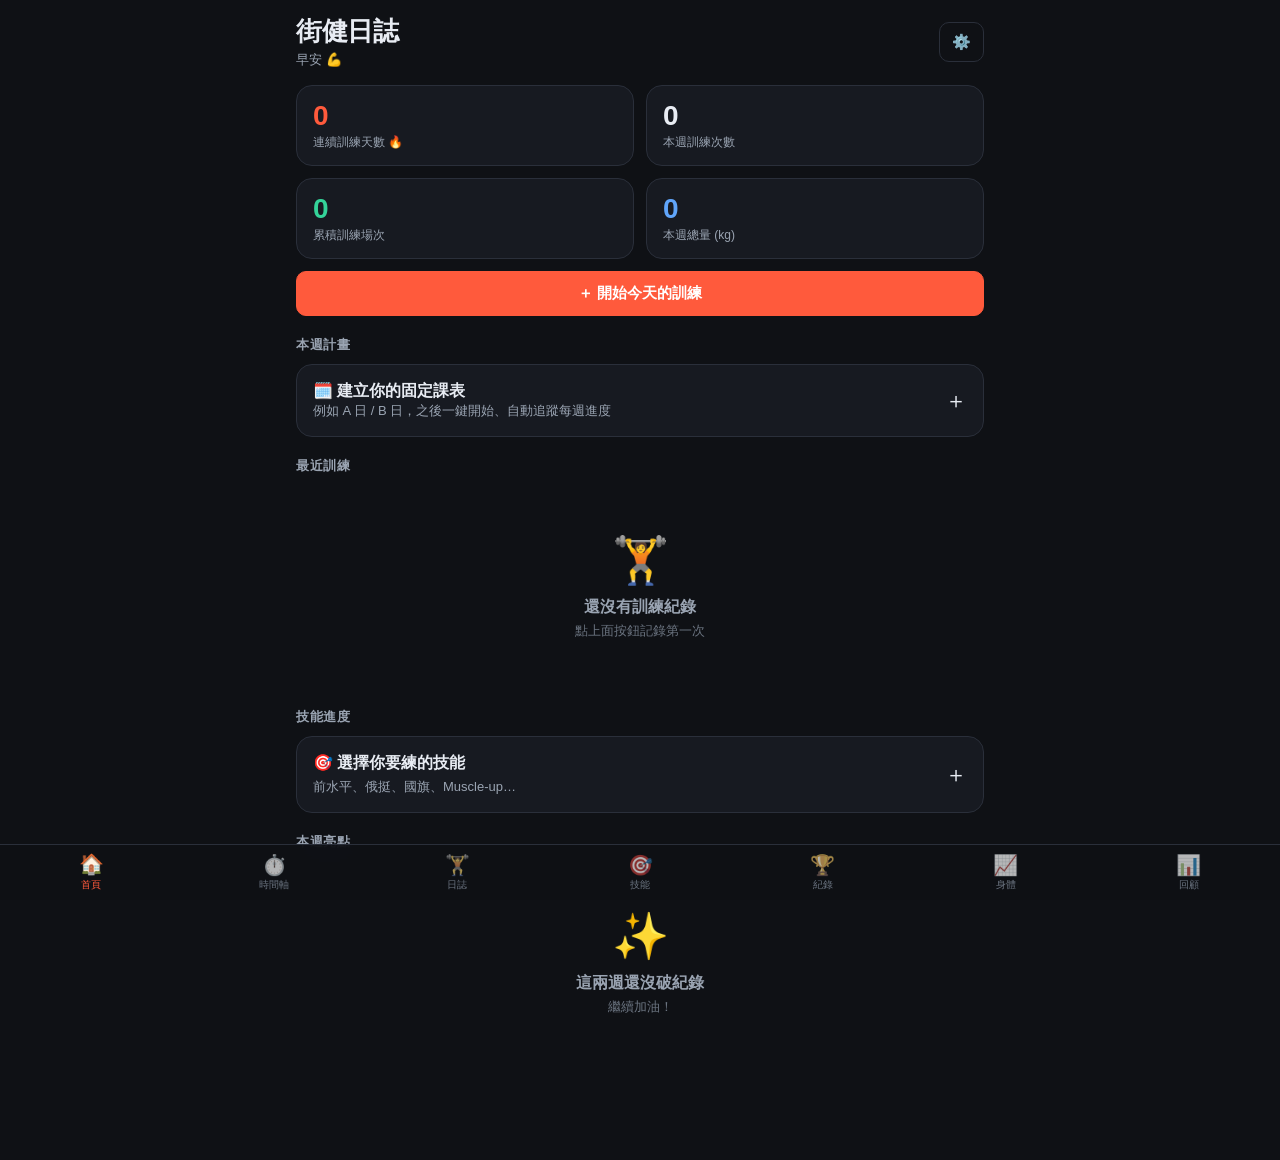
==== index.html @ e28b2f12 "新增時間軸分頁：即時記錄當下活動、自動時間戳、可編輯/刪除 Co-Authored-By: Claude Opus 4.8 <noreply@anthropic.com>" ====
<!doctype html>
<html lang="zh-Hant">
<head>
  <meta charset="utf-8" />
  <meta name="viewport" content="width=device-width, initial-scale=1, viewport-fit=cover, maximum-scale=1, user-scalable=no" />
  <meta name="theme-color" content="#0f1115" />
  <title>街健日誌</title>
  <link rel="manifest" href="manifest.webmanifest" />
  <link rel="apple-touch-icon" href="icons/icon-180.png" />
  <meta name="apple-mobile-web-app-capable" content="yes" />
  <meta name="apple-mobile-web-app-status-bar-style" content="black-translucent" />
  <meta name="apple-mobile-web-app-title" content="街健日誌" />
  <link rel="stylesheet" href="styles.css" />
</head>
<body>
  <div id="app">
    <!-- 頁面內容由 app.js 注入 -->
    <main id="view" class="view"></main>

    <nav id="tabbar" class="tabbar">
      <button class="tab" data-tab="home"><span class="ico">🏠</span><span>首頁</span></button>
      <button class="tab" data-tab="timeline"><span class="ico">⏱️</span><span>時間軸</span></button>
      <button class="tab" data-tab="log"><span class="ico">🏋️</span><span>日誌</span></button>
      <button class="tab" data-tab="skills"><span class="ico">🎯</span><span>技能</span></button>
      <button class="tab" data-tab="pr"><span class="ico">🏆</span><span>紀錄</span></button>
      <button class="tab" data-tab="body"><span class="ico">📈</span><span>身體</span></button>
      <button class="tab" data-tab="review"><span class="ico">📊</span><span>回顧</span></button>
    </nav>
  </div>

  <!-- 彈窗容器 -->
  <div id="modal-root"></div>

  <script src="app.js"></script>
</body>
</html>
---- styles.css ----
:root {
  --bg: #0f1115;
  --bg-elev: #171a21;
  --bg-elev2: #1f232c;
  --line: #2a2f3a;
  --text: #e8ecf3;
  --text-dim: #9aa4b2;
  --text-faint: #6b7480;
  --accent: #ff5a3c;      /* 街頭橘紅 */
  --accent-2: #34d399;    /* 完成綠 */
  --accent-3: #60a5fa;    /* 資料藍 */
  --gold: #f5c451;
  --danger: #f0506e;
  --radius: 16px;
  --radius-sm: 10px;
  --safe-b: env(safe-area-inset-bottom, 0px);
  --safe-t: env(safe-area-inset-top, 0px);
}

* { box-sizing: border-box; -webkit-tap-highlight-color: transparent; }
html, body { margin: 0; padding: 0; }
body {
  background: var(--bg);
  color: var(--text);
  font-family: -apple-system, BlinkMacSystemFont, "Segoe UI", "PingFang TC",
    "Noto Sans TC", "Microsoft JhengHei", Roboto, Helvetica, Arial, sans-serif;
  -webkit-font-smoothing: antialiased;
  overscroll-behavior-y: none;
}

#app { min-height: 100dvh; }

/* ---------- View / scroll ---------- */
.view {
  padding: calc(var(--safe-t) + 14px) 16px calc(96px + var(--safe-b));
  max-width: 720px;
  margin: 0 auto;
  animation: fade .18s ease;
}
@keyframes fade { from { opacity: 0; transform: translateY(4px);} to {opacity:1; transform:none;} }

/* ---------- Header ---------- */
.page-head { display: flex; align-items: center; justify-content: space-between; margin-bottom: 16px; gap: 10px; }
.page-head h1 { font-size: 26px; font-weight: 800; letter-spacing: -.5px; margin: 0; }
.page-head .sub { color: var(--text-dim); font-size: 13px; margin-top: 2px; }

/* ---------- Cards ---------- */
.card {
  background: var(--bg-elev);
  border: 1px solid var(--line);
  border-radius: var(--radius);
  padding: 16px;
  margin-bottom: 12px;
}
.card.tap { cursor: pointer; transition: transform .08s ease, border-color .15s; }
.card.tap:active { transform: scale(.985); border-color: var(--accent); }
.card h3 { margin: 0 0 4px; font-size: 16px; }
.muted { color: var(--text-dim); }
.faint { color: var(--text-faint); }
.row { display: flex; align-items: center; gap: 10px; }
.row.between { justify-content: space-between; }
.wrap { flex-wrap: wrap; }
.grow { flex: 1; min-width: 0; }

/* ---------- Stat grid ---------- */
.stat-grid { display: grid; grid-template-columns: repeat(2, 1fr); gap: 12px; margin-bottom: 12px; }
.stat {
  background: var(--bg-elev); border: 1px solid var(--line);
  border-radius: var(--radius); padding: 14px 16px;
}
.stat .num { font-size: 28px; font-weight: 800; letter-spacing: -1px; }
.stat .lbl { color: var(--text-dim); font-size: 12px; margin-top: 2px; }
.stat .num.accent { color: var(--accent); }
.stat .num.green { color: var(--accent-2); }
.stat .num.blue { color: var(--accent-3); }
.stat .num.gold { color: var(--gold); }

/* ---------- Buttons ---------- */
.btn {
  appearance: none; border: 1px solid var(--line); background: var(--bg-elev2);
  color: var(--text); font-size: 15px; font-weight: 600; padding: 12px 16px;
  border-radius: var(--radius-sm); cursor: pointer; transition: transform .08s, background .15s;
  font-family: inherit;
}
.btn:active { transform: scale(.96); }
.btn.primary { background: var(--accent); border-color: var(--accent); color: #fff; }
.btn.green { background: var(--accent-2); border-color: var(--accent-2); color: #06281c; }
.btn.ghost { background: transparent; }
.btn.sm { padding: 8px 12px; font-size: 13px; }
.btn.block { width: 100%; display: block; text-align: center; }
.btn.icon { padding: 10px 12px; }
.btn.danger { color: var(--danger); border-color: transparent; background: transparent; }

.fab {
  position: fixed; right: 18px; bottom: calc(84px + var(--safe-b));
  width: 56px; height: 56px; border-radius: 50%; border: none;
  background: var(--accent); color: #fff; font-size: 28px; font-weight: 300;
  box-shadow: 0 8px 24px rgba(255,90,60,.4); cursor: pointer; z-index: 40;
  display: flex; align-items: center; justify-content: center;
  transition: transform .1s;
}
.fab:active { transform: scale(.9); }

/* ---------- Chips ---------- */
.chips { display: flex; gap: 8px; flex-wrap: wrap; }
.chip {
  padding: 6px 12px; border-radius: 999px; background: var(--bg-elev2);
  border: 1px solid var(--line); font-size: 13px; color: var(--text-dim);
  cursor: pointer; white-space: nowrap;
}
.chip.on { background: var(--accent); border-color: var(--accent); color: #fff; }

/* ---------- Tab bar ---------- */
.tabbar {
  position: fixed; left: 0; right: 0; bottom: 0; z-index: 50;
  display: flex; background: rgba(15,17,21,.92);
  backdrop-filter: blur(14px); -webkit-backdrop-filter: blur(14px);
  border-top: 1px solid var(--line);
  padding-bottom: var(--safe-b);
}
.tab {
  flex: 1; background: none; border: none; color: var(--text-faint);
  padding: 8px 0 8px; font-size: 10px; font-family: inherit; cursor: pointer;
  display: flex; flex-direction: column; align-items: center; gap: 2px;
}
.tab .ico { font-size: 20px; filter: grayscale(.4) opacity(.7); transition: .15s; }
.tab span:last-child { font-size: 9.5px; }
.tab.on { color: var(--accent); }
.tab.on .ico { filter: none; transform: translateY(-1px); }

/* ---------- Forms ---------- */
label.field { display: block; margin-bottom: 12px; }
label.field .lbl { font-size: 13px; color: var(--text-dim); margin-bottom: 6px; display: block; }
input, select, textarea {
  width: 100%; font-family: inherit; font-size: 16px; color: var(--text);
  background: var(--bg); border: 1px solid var(--line); border-radius: var(--radius-sm);
  padding: 12px 14px; outline: none;
}
input:focus, select:focus, textarea:focus { border-color: var(--accent); }
textarea { resize: vertical; min-height: 70px; }
.num-in { display: flex; align-items: center; gap: 8px; }
.num-in input { text-align: center; }
.stepper { display: flex; }
.stepper button {
  width: 44px; height: 44px; border: 1px solid var(--line); background: var(--bg-elev2);
  color: var(--text); font-size: 22px; cursor: pointer;
}
.stepper button:first-child { border-radius: var(--radius-sm) 0 0 var(--radius-sm); }
.stepper button:last-child { border-radius: 0 var(--radius-sm) var(--radius-sm) 0; }
.stepper input { border-radius: 0; border-left: none; border-right: none; width: 60px; }

/* ---------- Modal / sheet ---------- */
.overlay {
  position: fixed; inset: 0; background: rgba(0,0,0,.55); z-index: 100;
  display: flex; align-items: flex-end; justify-content: center;
  animation: fadein .2s ease;
}
@keyframes fadein { from {opacity:0} to {opacity:1} }
.sheet {
  background: var(--bg-elev); width: 100%; max-width: 720px;
  border-radius: 22px 22px 0 0; border: 1px solid var(--line); border-bottom: none;
  max-height: 92dvh; overflow-y: auto; -webkit-overflow-scrolling: touch;
  padding: 10px 16px calc(24px + var(--safe-b));
  animation: slideup .25s cubic-bezier(.2,.8,.2,1);
}
@keyframes slideup { from { transform: translateY(100%);} to { transform: none;} }
.sheet .grip { width: 40px; height: 4px; background: var(--line); border-radius: 3px; margin: 6px auto 14px; }
.sheet-head { display: flex; align-items: center; justify-content: space-between; margin-bottom: 14px; }
.sheet-head h2 { margin: 0; font-size: 20px; }

/* ---------- Exercise / set rows ---------- */
.ex-block { background: var(--bg); border: 1px solid var(--line); border-radius: var(--radius-sm); padding: 12px; margin-bottom: 10px; }
.set-row { display: grid; grid-template-columns: 28px 1fr 1fr 40px; gap: 8px; align-items: center; margin-top: 8px; }
.set-row .idx { color: var(--text-faint); font-size: 13px; text-align: center; }
.set-row input { padding: 9px; font-size: 15px; }
.set-row .mini-lbl { font-size: 10px; color: var(--text-faint); text-align:center; }

/* ---------- Progress bar ---------- */
.pbar { height: 8px; background: var(--bg-elev2); border-radius: 999px; overflow: hidden; margin-top: 8px; }
.pbar > i { display: block; height: 100%; background: linear-gradient(90deg, var(--accent), var(--gold)); border-radius: 999px; }

.level-track { display: flex; gap: 6px; margin-top: 10px; }
.level-dot { flex: 1; height: 6px; border-radius: 999px; background: var(--bg-elev2); }
.level-dot.done { background: var(--accent); }
.level-dot.cur { background: var(--gold); box-shadow: 0 0 0 2px rgba(245,196,81,.25); }

/* ---------- Sparkline / chart ---------- */
.chart { width: 100%; height: 120px; display: block; }
.chart-empty { color: var(--text-faint); font-size: 13px; text-align: center; padding: 30px 0; }

/* ---------- List item ---------- */
.li { display: flex; align-items: center; gap: 12px; padding: 12px 0; border-bottom: 1px solid var(--line); }
.li:last-child { border-bottom: none; }
.li .badge { width: 42px; height: 42px; border-radius: 12px; background: var(--bg-elev2); display: flex; align-items: center; justify-content: center; font-size: 20px; flex-shrink: 0; }
.tag { display: inline-block; font-size: 11px; padding: 2px 8px; border-radius: 999px; background: var(--bg-elev2); color: var(--text-dim); }
.tag.green { color: var(--accent-2); background: rgba(52,211,153,.12); }
.tag.gold { color: var(--gold); background: rgba(245,196,81,.12); }
.tag.accent { color: var(--accent); background: rgba(255,90,60,.12); }

/* ---------- Timeline ---------- */
.timeline { margin-top: 6px; }
.tl-item { display: grid; grid-template-columns: 46px 20px 1fr; column-gap: 8px; }
.tl-time { font-size: 13px; color: var(--text-dim); text-align: right; padding-top: 15px; font-variant-numeric: tabular-nums; white-space: nowrap; }
.tl-mid { position: relative; }
.tl-mid::before { content: ''; position: absolute; left: 50%; transform: translateX(-50%); top: 0; bottom: 0; width: 2px; background: var(--line); }
.tl-item:first-child .tl-mid::before { top: 15px; }
.tl-item:last-child .tl-mid::before { bottom: auto; height: 21px; }
.tl-dot { position: absolute; left: 50%; top: 15px; transform: translateX(-50%); width: 12px; height: 12px; border-radius: 50%; background: var(--accent); box-shadow: 0 0 0 3px var(--bg); z-index: 1; }
.tl-body { display: flex; align-items: center; gap: 8px; background: var(--bg-elev); border: 1px solid var(--line); border-radius: var(--radius-sm); padding: 12px 10px 12px 14px; margin-bottom: 10px; cursor: pointer; transition: border-color .12s; }
.tl-body:active { border-color: var(--accent); }
.tl-body .grow { font-size: 15px; word-break: break-word; }

.empty { text-align: center; padding: 48px 20px; color: var(--text-faint); }
.empty .big { font-size: 46px; margin-bottom: 10px; }

.divider { height: 1px; background: var(--line); margin: 18px 0; border: none; }
.section-title { font-size: 13px; color: var(--text-dim); text-transform: uppercase; letter-spacing: .5px; margin: 20px 0 10px; font-weight: 700; }

.toast {
  position: fixed; left: 50%; bottom: calc(96px + var(--safe-b)); transform: translateX(-50%);
  background: var(--bg-elev2); border: 1px solid var(--line); color: var(--text);
  padding: 10px 18px; border-radius: 999px; font-size: 14px; z-index: 200;
  animation: toastin .2s ease; box-shadow: 0 6px 20px rgba(0,0,0,.4);
}
@keyframes toastin { from { opacity: 0; transform: translate(-50%, 8px);} to { opacity:1; transform: translateX(-50%);} }
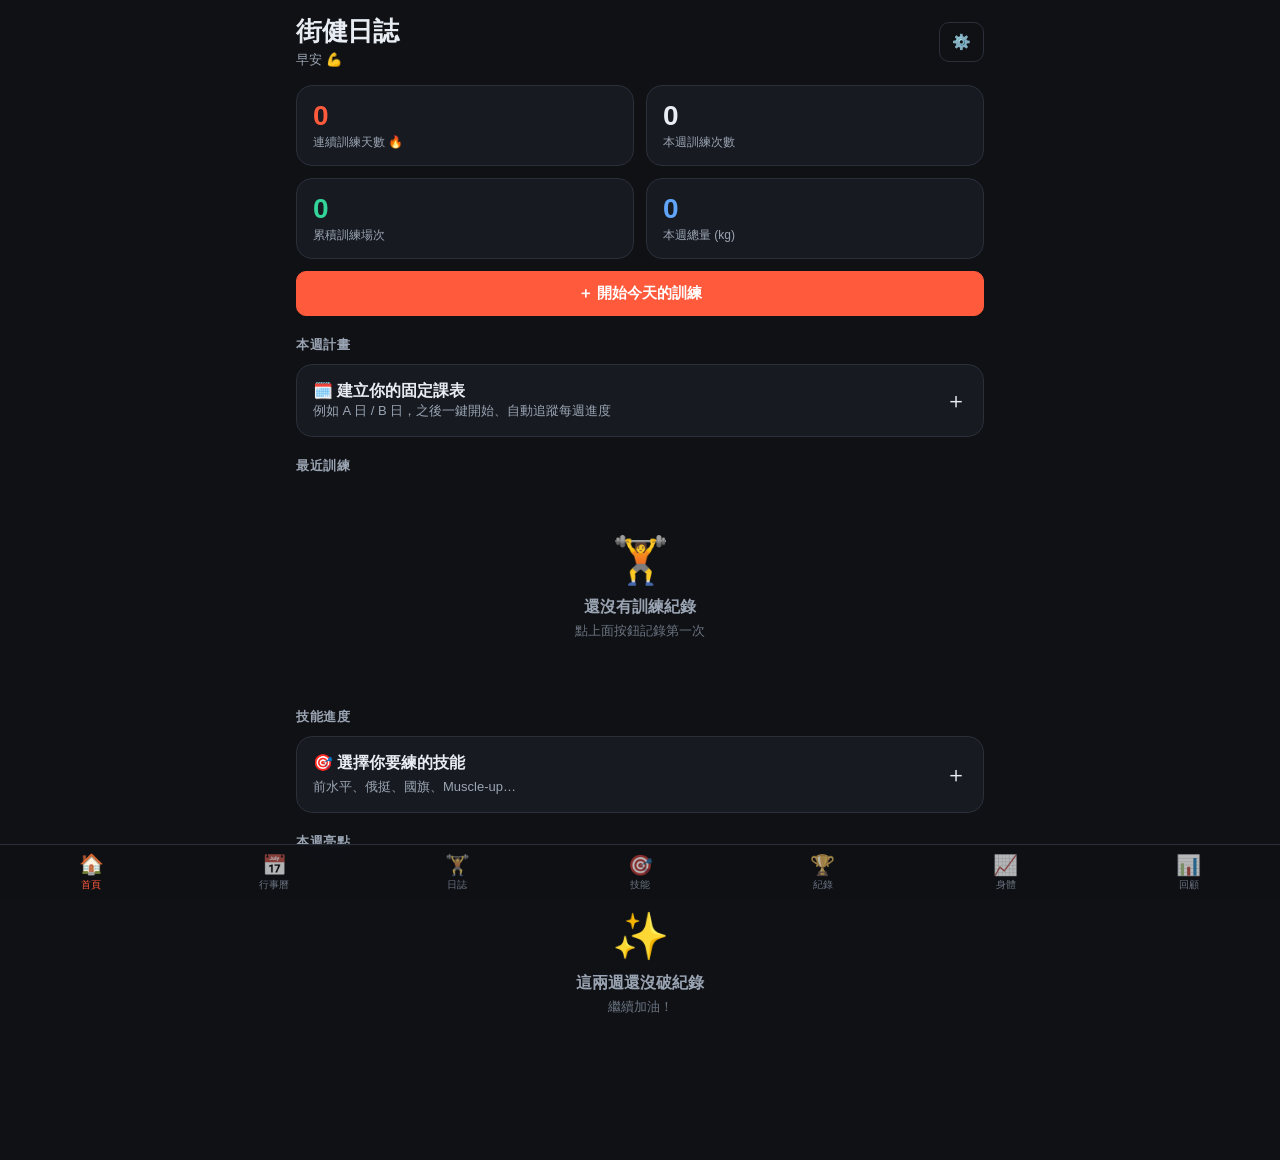
==== commit f75b6676: "行事曆分頁：Apple 行事曆式日檢視，可從右側拖曳練習目標到時段排程 - 時間格 06:00–24:00，事件塊顯示時段與內容 - 右側練習目標清單可拖曳排入（觸控 pointer 事件） - 點事" ====
--- a/index.html
+++ b/index.html
@@ -19,7 +19,7 @@
 
     <nav id="tabbar" class="tabbar">
       <button class="tab" data-tab="home"><span class="ico">🏠</span><span>首頁</span></button>
-      <button class="tab" data-tab="timeline"><span class="ico">⏱️</span><span>時間軸</span></button>
+      <button class="tab" data-tab="calendar"><span class="ico">📅</span><span>行事曆</span></button>
       <button class="tab" data-tab="log"><span class="ico">🏋️</span><span>日誌</span></button>
       <button class="tab" data-tab="skills"><span class="ico">🎯</span><span>技能</span></button>
       <button class="tab" data-tab="pr"><span class="ico">🏆</span><span>紀錄</span></button>
--- a/styles.css
+++ b/styles.css
@@ -197,18 +197,35 @@
 .tag.gold { color: var(--gold); background: rgba(245,196,81,.12); }
 .tag.accent { color: var(--accent); background: rgba(255,90,60,.12); }
 
-/* ---------- Timeline ---------- */
-.timeline { margin-top: 6px; }
-.tl-item { display: grid; grid-template-columns: 46px 20px 1fr; column-gap: 8px; }
-.tl-time { font-size: 13px; color: var(--text-dim); text-align: right; padding-top: 15px; font-variant-numeric: tabular-nums; white-space: nowrap; }
-.tl-mid { position: relative; }
-.tl-mid::before { content: ''; position: absolute; left: 50%; transform: translateX(-50%); top: 0; bottom: 0; width: 2px; background: var(--line); }
-.tl-item:first-child .tl-mid::before { top: 15px; }
-.tl-item:last-child .tl-mid::before { bottom: auto; height: 21px; }
-.tl-dot { position: absolute; left: 50%; top: 15px; transform: translateX(-50%); width: 12px; height: 12px; border-radius: 50%; background: var(--accent); box-shadow: 0 0 0 3px var(--bg); z-index: 1; }
-.tl-body { display: flex; align-items: center; gap: 8px; background: var(--bg-elev); border: 1px solid var(--line); border-radius: var(--radius-sm); padding: 12px 10px 12px 14px; margin-bottom: 10px; cursor: pointer; transition: border-color .12s; }
-.tl-body:active { border-color: var(--accent); }
-.tl-body .grow { font-size: 15px; word-break: break-word; }
+/* ---------- Calendar (行事曆) ---------- */
+.cal-wrap { display: flex; gap: 10px; align-items: flex-start; }
+.cal-grid { position: relative; flex: 1; min-width: 0; background: var(--bg-elev); border: 1px solid var(--line); border-radius: 12px; }
+.cal-hourline { position: absolute; left: 0; right: 0; border-top: 1px solid var(--line); }
+.cal-hlabel { position: absolute; top: -7px; left: 6px; font-size: 10px; color: var(--text-faint); background: var(--bg-elev); padding: 0 3px; font-variant-numeric: tabular-nums; }
+.cal-now { position: absolute; left: 0; right: 0; height: 0; border-top: 2px solid var(--danger); z-index: 3; }
+.cal-now::before { content: ''; position: absolute; left: 0; top: -4px; width: 7px; height: 7px; border-radius: 50%; background: var(--danger); }
+.cal-ev {
+  position: absolute; left: 50px; right: 5px; background: linear-gradient(135deg, var(--accent), #ff7a52);
+  border-radius: 8px; padding: 3px 8px; color: #fff; overflow: hidden; z-index: 2;
+  box-shadow: 0 2px 8px rgba(255,90,60,.35); touch-action: none; cursor: grab; user-select: none;
+}
+.cal-ev:active { cursor: grabbing; filter: brightness(1.08); }
+.cal-ev-t { font-size: 10px; opacity: .92; line-height: 1.2; }
+.cal-ev-txt { font-size: 12.5px; font-weight: 700; line-height: 1.2; white-space: nowrap; overflow: hidden; text-overflow: ellipsis; }
+.cal-palette { width: 108px; flex-shrink: 0; position: sticky; top: 8px; align-self: flex-start; }
+.cal-pal-title { font-size: 12px; color: var(--text-dim); margin-bottom: 8px; font-weight: 700; }
+.cal-goal {
+  background: var(--bg-elev2); border: 1px solid var(--line); border-radius: 9px;
+  padding: 9px 10px; font-size: 12px; margin-bottom: 8px; cursor: grab;
+  touch-action: none; user-select: none; line-height: 1.25;
+}
+.cal-goal:active { border-color: var(--accent); background: rgba(255,90,60,.12); }
+.cal-ghost {
+  position: fixed; z-index: 300; transform: translate(-50%, -140%); background: var(--accent); color: #fff;
+  padding: 8px 12px; border-radius: 9px; font-size: 12px; font-weight: 700; pointer-events: none;
+  box-shadow: 0 8px 24px rgba(0,0,0,.5); opacity: .96; white-space: nowrap; max-width: 200px;
+  overflow: hidden; text-overflow: ellipsis;
+}
 
 .empty { text-align: center; padding: 48px 20px; color: var(--text-faint); }
 .empty .big { font-size: 46px; margin-bottom: 10px; }
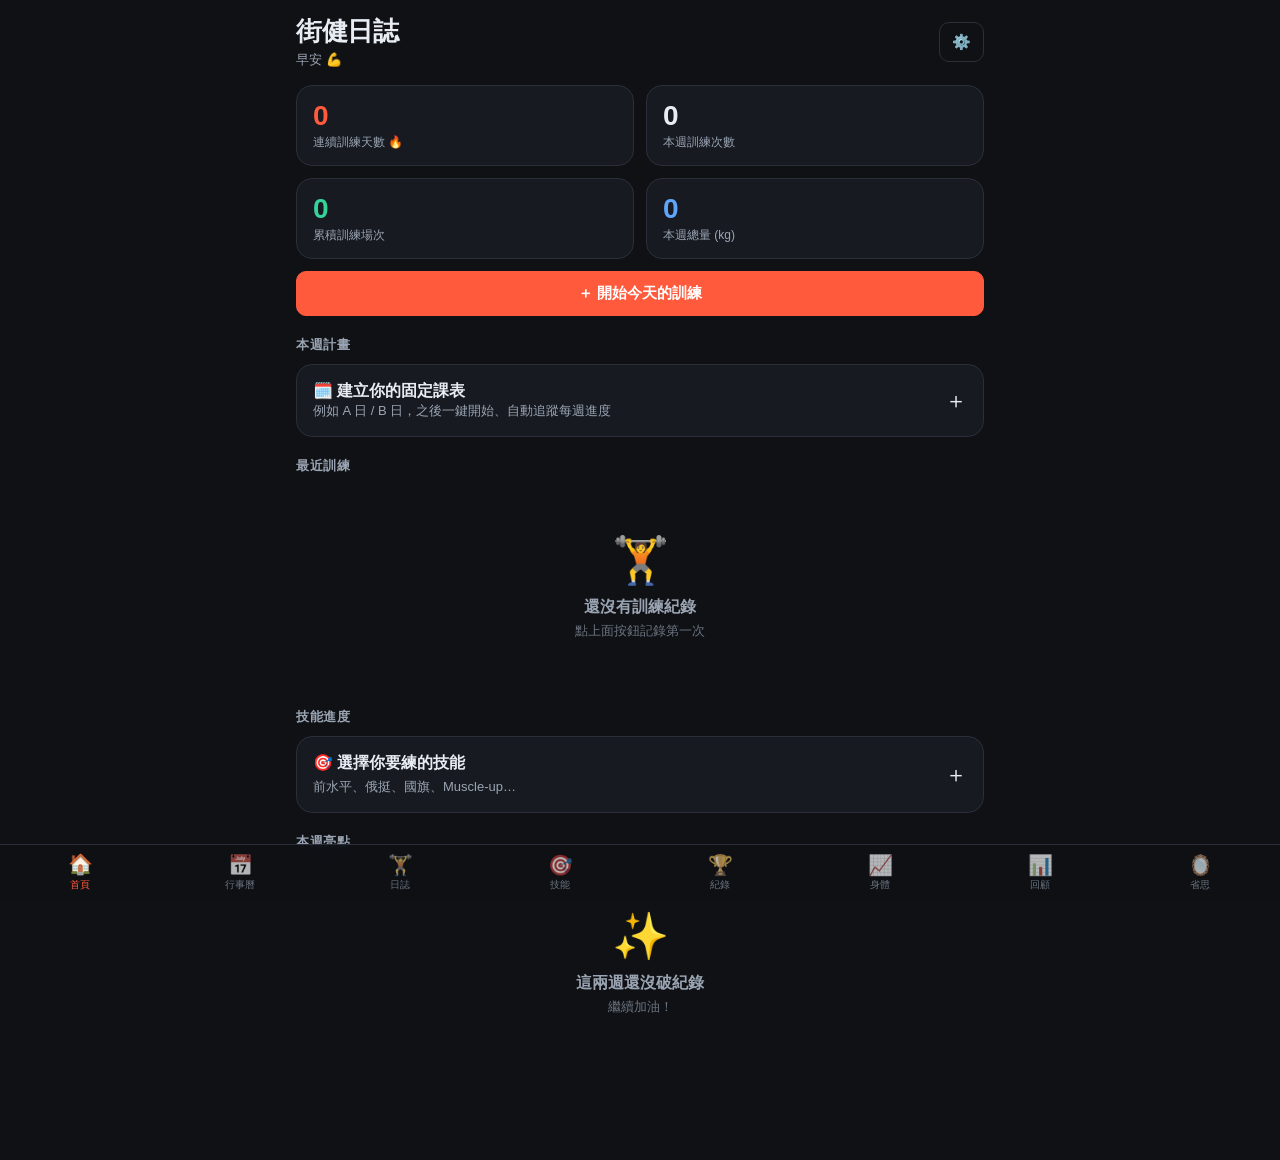
==== commit 5b2ac4a8: "新增省思分頁：每日內省日記，固定可編輯面向 + 沉浸式聚焦編輯 + 歷史回顧 Co-Authored-By: Claude Opus 4.8 <noreply@anthropic.com>" ====
--- a/index.html
+++ b/index.html
@@ -25,6 +25,7 @@
       <button class="tab" data-tab="pr"><span class="ico">🏆</span><span>紀錄</span></button>
       <button class="tab" data-tab="body"><span class="ico">📈</span><span>身體</span></button>
       <button class="tab" data-tab="review"><span class="ico">📊</span><span>回顧</span></button>
+      <button class="tab" data-tab="reflect"><span class="ico">🪞</span><span>省思</span></button>
     </nav>
   </div>
 
--- a/styles.css
+++ b/styles.css
@@ -240,3 +240,64 @@
   animation: toastin .2s ease; box-shadow: 0 6px 20px rgba(0,0,0,.4);
 }
 @keyframes toastin { from { opacity: 0; transform: translate(-50%, 8px);} to { opacity:1; transform: translateX(-50%);} }
+
+/* ---------- 省思 Reflect（沉浸式每日內省） ---------- */
+.rf-strip {
+  position: sticky; top: calc(var(--safe-t)); z-index: 10;
+  display: flex; gap: 8px; overflow-x: auto; scrollbar-width: none;
+  padding: 6px 0 10px; margin: 0 -16px 2px; padding-left: 16px; padding-right: 16px;
+  background: linear-gradient(to bottom, var(--bg) 62%, transparent);
+  -webkit-overflow-scrolling: touch;
+}
+.rf-strip::-webkit-scrollbar { display: none; }
+.rf-tab {
+  flex: 0 0 auto; background: none; border: none; cursor: pointer;
+  font-family: inherit; font-size: 15px; font-weight: 600; color: var(--text-faint);
+  padding: 2px 2px 6px; position: relative; transition: color .15s;
+}
+.rf-tab.filled::after {
+  content: ''; position: absolute; top: 2px; right: -4px;
+  width: 5px; height: 5px; border-radius: 50%; background: var(--accent-2);
+}
+.rf-tab.on { color: var(--text); font-weight: 800; }
+
+.rf-datebar {
+  text-align: center; color: var(--text-faint); font-size: 12.5px;
+  letter-spacing: .3px; margin: 4px 0 20px;
+}
+
+.rf-list { display: flex; flex-direction: column; }
+.rf-aspect {
+  padding: 22px 0; border-bottom: 1px solid var(--line);
+  transition: opacity .18s ease;
+}
+.rf-aspect:last-child { border-bottom: none; }
+.rf-title {
+  font-size: 15px; font-weight: 700; color: var(--text-dim); margin-bottom: 10px;
+  transition: color .18s ease;
+}
+.rf-aspect.focus .rf-title { color: var(--text); }
+.rf-input {
+  width: 100%; box-sizing: border-box; background: none; border: none; outline: none;
+  resize: none; overflow: hidden; color: var(--text); font-family: inherit;
+  font-size: 17px; line-height: 1.7; padding: 0; min-height: 1.7em;
+}
+.rf-input::placeholder { color: var(--text-faint); }
+
+.rf-hist.on { border-color: var(--accent); }
+
+/* 管理面向 sheet */
+.rf-asp-row {
+  background: var(--bg-elev2); border: 1px solid var(--line);
+  border-radius: 12px; padding: 10px; margin-bottom: 10px;
+}
+.rf-asp-top { display: flex; gap: 8px; align-items: center; margin-bottom: 8px; }
+.rf-asp-title {
+  flex: 1; background: var(--bg-elev); border: 1px solid var(--line); border-radius: 8px;
+  color: var(--text); font-family: inherit; font-size: 15px; font-weight: 700; padding: 8px 10px;
+}
+.rf-asp-prompt {
+  width: 100%; box-sizing: border-box; background: var(--bg-elev); border: 1px solid var(--line);
+  border-radius: 8px; color: var(--text-dim); font-family: inherit; font-size: 13px;
+  line-height: 1.5; padding: 8px 10px; resize: vertical;
+}
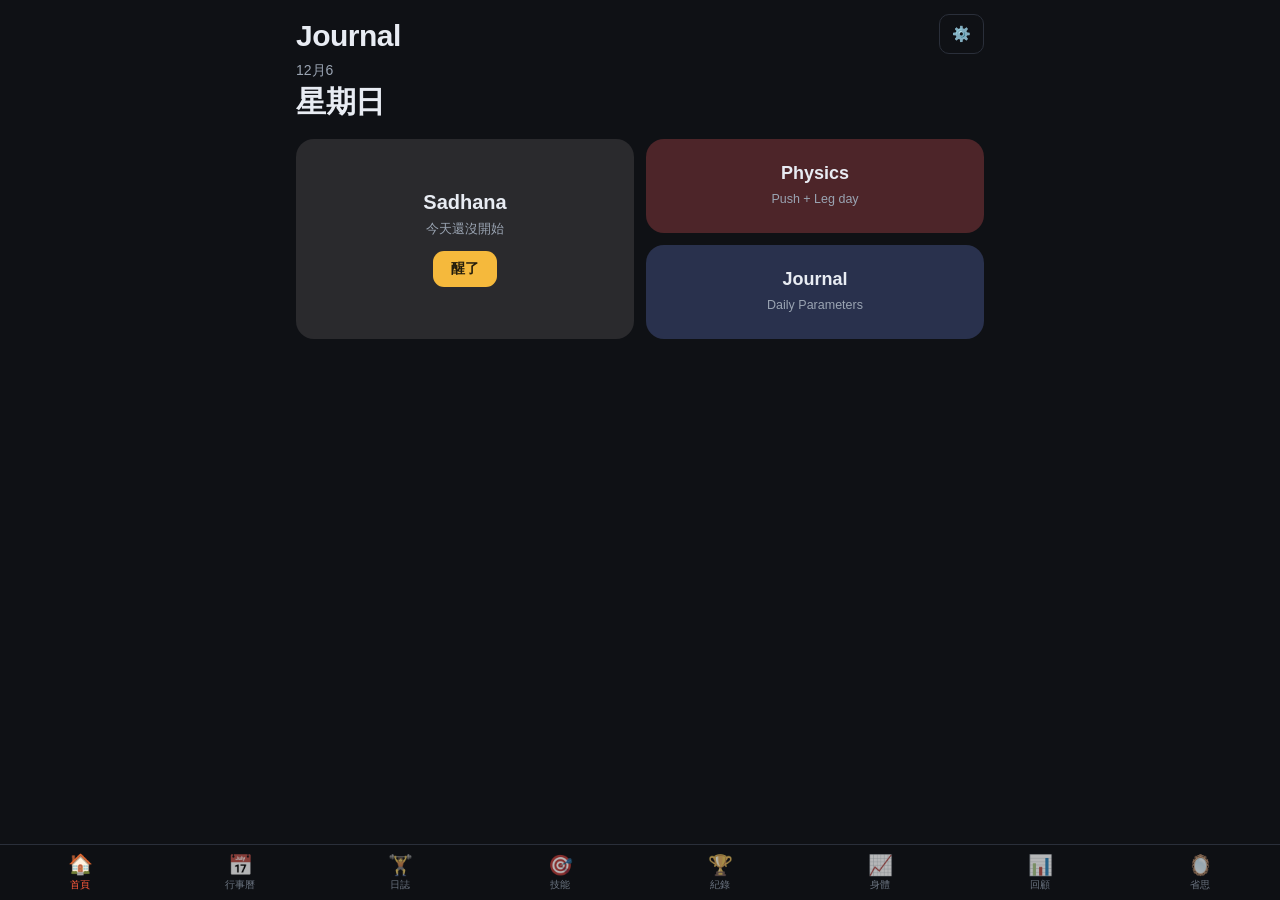
==== commit 9bc37ab9: "Sadhana 修練頁：從首頁進入，記錄每日修練 首頁 Sadhana 卡改成即時狀態，卡上那顆鈕依當下該做什麼變形 （醒了 / 起身 / ▶ 下一項），一點就動作，不先開頁面。  記錄的原則： - " ====
--- a/index.html
+++ b/index.html
@@ -32,6 +32,7 @@
   <!-- 彈窗容器 -->
   <div id="modal-root"></div>
 
+  <script src="sadhana.js"></script>
   <script src="app.js"></script>
 </body>
 </html>
--- a/styles.css
+++ b/styles.css
@@ -1,18 +1,90 @@
+/* ══════════════════════════════════════════════════════════════════
+   設計變數層 — 設計師主要改這裡
+   改任何一個變數，全 App 對應的地方會一起變（不用進 app.js）。
+   衍生色用 color-mix：只要改主色，淡色底、陰影光暈、漸層都自動跟著變。
+   ══════════════════════════════════════════════════════════════════ */
+
+/* 技術註冊（勿動）：讓 color-mix 衍生色能存進變數並正確計算。
+   要調色請改下面 :root 裡的主色，這些淡色/光暈會自動跟著算。 */
+@property --accent-faint { syntax: '<color>'; inherits: true; initial-value: transparent; }
+@property --accent-weak  { syntax: '<color>'; inherits: true; initial-value: transparent; }
+@property --accent-glow  { syntax: '<color>'; inherits: true; initial-value: transparent; }
+@property --accent-glow2 { syntax: '<color>'; inherits: true; initial-value: transparent; }
+@property --green-weak   { syntax: '<color>'; inherits: true; initial-value: transparent; }
+@property --gold-weak    { syntax: '<color>'; inherits: true; initial-value: transparent; }
+@property --gold-glow    { syntax: '<color>'; inherits: true; initial-value: transparent; }
+@property --bg-blur      { syntax: '<color>'; inherits: true; initial-value: transparent; }
+
 :root {
-  --bg: #0f1115;
-  --bg-elev: #171a21;
-  --bg-elev2: #1f232c;
-  --line: #2a2f3a;
-  --text: #e8ecf3;
-  --text-dim: #9aa4b2;
-  --text-faint: #6b7480;
-  --accent: #ff5a3c;      /* 街頭橘紅 */
-  --accent-2: #34d399;    /* 完成綠 */
-  --accent-3: #60a5fa;    /* 資料藍 */
-  --gold: #f5c451;
-  --danger: #f0506e;
-  --radius: 16px;
-  --radius-sm: 10px;
+  /* ── 底色（由深到淺的四層）───────────────────────────── */
+  --bg:       #0f1115;   /* 最底層頁面背景 */
+  --bg-elev:  #171a21;   /* 卡片 / 面板 */
+  --bg-elev2: #1f232c;   /* 按鈕 / 標籤 / 更上一層 */
+  --line:     #2a2f3a;   /* 分隔線 / 邊框 */
+
+  /* ── 文字（由亮到暗的三層）───────────────────────────── */
+  --text:       #e8ecf3; /* 主要文字 */
+  --text-dim:   #9aa4b2; /* 次要 / 說明文字 */
+  --text-faint: #6b7480; /* 更淡 / 佔位提示 */
+
+  /* ── 主題色 ──────────────────────────────────────────── */
+  --accent:    #ff5a3c;  /* 街頭橘紅（品牌主色，改這個影響最大）*/
+  --accent-hi: #ff7a52;  /* 主色亮版（用於漸層高光）*/
+  --accent-2:  #34d399;  /* 完成綠 */
+  --accent-3:  #60a5fa;  /* 資料藍 */
+  --gold:      #f5c451;  /* 金（PR / 亮點）*/
+  --danger:    #f0506e;  /* 危險 / 刪除 / 現在時間線 */
+
+  /* ── 主題色上的文字色 ────────────────────────────────── */
+  --on-accent: #fff;     /* 橘底上的字（按鈕、FAB…）*/
+  --on-green:  #06281c;  /* 綠底上的字 */
+
+  /* ── 首頁 Journal 卡片色（目測自截圖，可微調）─────────── */
+  --jr-card:    #2a2a2d; /* Sadhana 灰卡 */
+  --jr-physics: #4d2529; /* Physics 暗紅卡 */
+  --jr-journal: #29314d; /* Journal 暗藍卡 */
+
+  /* ── Sadhana（修練頁自成一個世界，色調比 App 其他頁更靜）──── */
+  --sd-bg:      #1c1c1e;  /* 修練頁底 */
+  --sd-panel:   #232325;  /* 設定卡片 / 面板 */
+  --sd-line:    #3f3f44;  /* 中線 / 分隔 */
+  --sd-text:    #e6e6ea;  /* 主要文字 */
+  --sd-dim:     #8e8e93;  /* 次要文字 */
+  --sd-faint:   #5c5c61;  /* 更淡 */
+  --sd-gold:    #f5b93c;  /* 進行中 / 錨點 / 強調 */
+  --sd-gold-bg: #3a3218;  /* 金色的底（選中的分段控制）*/
+  --sd-fin:     #e8503a;  /* Finished */
+
+  /* ── 衍生淡色底 & 光暈（改上面主色，這些自動跟著變）──── */
+  --accent-faint: color-mix(in srgb, var(--accent) 5%, transparent);
+  --accent-weak:  color-mix(in srgb, var(--accent) 12%, transparent);
+  --accent-glow:  color-mix(in srgb, var(--accent) 40%, transparent);
+  --accent-glow2: color-mix(in srgb, var(--accent) 35%, transparent);
+  --green-weak:   color-mix(in srgb, var(--accent-2) 12%, transparent);
+  --gold-weak:    color-mix(in srgb, var(--gold) 12%, transparent);
+  --gold-glow:    color-mix(in srgb, var(--gold) 25%, transparent);
+  --bg-blur:      color-mix(in srgb, var(--bg) 92%, transparent); /* 毛玻璃導覽底 */
+  --scrim:        rgba(0,0,0,.55);  /* 彈窗遮罩 */
+
+  /* ── 陰影 ────────────────────────────────────────────── */
+  --shadow-accent: 0 8px 24px var(--accent-glow);   /* FAB 浮起 */
+  --shadow-ev:     0 2px 8px var(--accent-glow2);   /* 行事曆事件 */
+  --shadow-pop:    0 8px 24px rgba(0,0,0,.5);        /* 拖曳幽靈 / 彈出 */
+  --shadow-toast:  0 6px 20px rgba(0,0,0,.4);        /* 提示條 */
+
+  /* ── 字體 ────────────────────────────────────────────── */
+  --font-sans: -apple-system, BlinkMacSystemFont, "Segoe UI", "PingFang TC",
+    "Noto Sans TC", "Microsoft JhengHei", Roboto, Helvetica, Arial, sans-serif;
+
+  /* ── 圓角 ────────────────────────────────────────────── */
+  --radius:    16px;     /* 卡片 / 大元件 */
+  --radius-sm: 10px;     /* 按鈕 / 輸入框 */
+
+  /* ── 字級參考（可選用；目前多數規則仍寫死，需要時可換成這些）──
+     --fs-h1: 26px;  --fs-stat: 28px;  --fs-h2: 20px;
+     --fs-body: 16px;  --fs-sm: 13px;  --fs-xs: 11px; */
+
+  /* ── 系統安全區（勿動）───────────────────────────────── */
   --safe-b: env(safe-area-inset-bottom, 0px);
   --safe-t: env(safe-area-inset-top, 0px);
 }
@@ -22,8 +94,7 @@
 body {
   background: var(--bg);
   color: var(--text);
-  font-family: -apple-system, BlinkMacSystemFont, "Segoe UI", "PingFang TC",
-    "Noto Sans TC", "Microsoft JhengHei", Roboto, Helvetica, Arial, sans-serif;
+  font-family: var(--font-sans);
   -webkit-font-smoothing: antialiased;
   overscroll-behavior-y: none;
 }
@@ -83,8 +154,8 @@
   font-family: inherit;
 }
 .btn:active { transform: scale(.96); }
-.btn.primary { background: var(--accent); border-color: var(--accent); color: #fff; }
-.btn.green { background: var(--accent-2); border-color: var(--accent-2); color: #06281c; }
+.btn.primary { background: var(--accent); border-color: var(--accent); color: var(--on-accent); }
+.btn.green { background: var(--accent-2); border-color: var(--accent-2); color: var(--on-green); }
 .btn.ghost { background: transparent; }
 .btn.sm { padding: 8px 12px; font-size: 13px; }
 .btn.block { width: 100%; display: block; text-align: center; }
@@ -94,8 +165,8 @@
 .fab {
   position: fixed; right: 18px; bottom: calc(84px + var(--safe-b));
   width: 56px; height: 56px; border-radius: 50%; border: none;
-  background: var(--accent); color: #fff; font-size: 28px; font-weight: 300;
-  box-shadow: 0 8px 24px rgba(255,90,60,.4); cursor: pointer; z-index: 40;
+  background: var(--accent); color: var(--on-accent); font-size: 28px; font-weight: 300;
+  box-shadow: var(--shadow-accent); cursor: pointer; z-index: 40;
   display: flex; align-items: center; justify-content: center;
   transition: transform .1s;
 }
@@ -108,12 +179,12 @@
   border: 1px solid var(--line); font-size: 13px; color: var(--text-dim);
   cursor: pointer; white-space: nowrap;
 }
-.chip.on { background: var(--accent); border-color: var(--accent); color: #fff; }
+.chip.on { background: var(--accent); border-color: var(--accent); color: var(--on-accent); }
 
 /* ---------- Tab bar ---------- */
 .tabbar {
   position: fixed; left: 0; right: 0; bottom: 0; z-index: 50;
-  display: flex; background: rgba(15,17,21,.92);
+  display: flex; background: var(--bg-blur);
   backdrop-filter: blur(14px); -webkit-backdrop-filter: blur(14px);
   border-top: 1px solid var(--line);
   padding-bottom: var(--safe-b);
@@ -151,7 +222,7 @@
 
 /* ---------- Modal / sheet ---------- */
 .overlay {
-  position: fixed; inset: 0; background: rgba(0,0,0,.55); z-index: 100;
+  position: fixed; inset: 0; background: var(--scrim); z-index: 100;
   display: flex; align-items: flex-end; justify-content: center;
   animation: fadein .2s ease;
 }
@@ -182,7 +253,7 @@
 .level-track { display: flex; gap: 6px; margin-top: 10px; }
 .level-dot { flex: 1; height: 6px; border-radius: 999px; background: var(--bg-elev2); }
 .level-dot.done { background: var(--accent); }
-.level-dot.cur { background: var(--gold); box-shadow: 0 0 0 2px rgba(245,196,81,.25); }
+.level-dot.cur { background: var(--gold); box-shadow: 0 0 0 2px var(--gold-glow); }
 
 /* ---------- Sparkline / chart ---------- */
 .chart { width: 100%; height: 120px; display: block; }
@@ -193,9 +264,9 @@
 .li:last-child { border-bottom: none; }
 .li .badge { width: 42px; height: 42px; border-radius: 12px; background: var(--bg-elev2); display: flex; align-items: center; justify-content: center; font-size: 20px; flex-shrink: 0; }
 .tag { display: inline-block; font-size: 11px; padding: 2px 8px; border-radius: 999px; background: var(--bg-elev2); color: var(--text-dim); }
-.tag.green { color: var(--accent-2); background: rgba(52,211,153,.12); }
-.tag.gold { color: var(--gold); background: rgba(245,196,81,.12); }
-.tag.accent { color: var(--accent); background: rgba(255,90,60,.12); }
+.tag.green { color: var(--accent-2); background: var(--green-weak); }
+.tag.gold { color: var(--gold); background: var(--gold-weak); }
+.tag.accent { color: var(--accent); background: var(--accent-weak); }
 
 /* ---------- Calendar (行事曆) ---------- */
 .cal-wrap { display: flex; gap: 10px; align-items: flex-start; }
@@ -205,9 +276,9 @@
 .cal-now { position: absolute; left: 0; right: 0; height: 0; border-top: 2px solid var(--danger); z-index: 3; }
 .cal-now::before { content: ''; position: absolute; left: 0; top: -4px; width: 7px; height: 7px; border-radius: 50%; background: var(--danger); }
 .cal-ev {
-  position: absolute; left: 50px; right: 5px; background: linear-gradient(135deg, var(--accent), #ff7a52);
-  border-radius: 8px; padding: 3px 8px; color: #fff; overflow: hidden; z-index: 2;
-  box-shadow: 0 2px 8px rgba(255,90,60,.35); touch-action: none; cursor: grab; user-select: none;
+  position: absolute; left: 50px; right: 5px; background: linear-gradient(135deg, var(--accent), var(--accent-hi));
+  border-radius: 8px; padding: 3px 8px; color: var(--on-accent); overflow: hidden; z-index: 2;
+  box-shadow: var(--shadow-ev); touch-action: none; cursor: grab; user-select: none;
 }
 .cal-ev:active { cursor: grabbing; filter: brightness(1.08); }
 .cal-ev-t { font-size: 10px; opacity: .92; line-height: 1.2; }
@@ -219,11 +290,11 @@
   padding: 9px 10px; font-size: 12px; margin-bottom: 8px; cursor: grab;
   touch-action: none; user-select: none; line-height: 1.25;
 }
-.cal-goal:active { border-color: var(--accent); background: rgba(255,90,60,.12); }
+.cal-goal:active { border-color: var(--accent); background: var(--accent-weak); }
 .cal-ghost {
-  position: fixed; z-index: 300; transform: translate(-50%, -140%); background: var(--accent); color: #fff;
+  position: fixed; z-index: 300; transform: translate(-50%, -140%); background: var(--accent); color: var(--on-accent);
   padding: 8px 12px; border-radius: 9px; font-size: 12px; font-weight: 700; pointer-events: none;
-  box-shadow: 0 8px 24px rgba(0,0,0,.5); opacity: .96; white-space: nowrap; max-width: 200px;
+  box-shadow: var(--shadow-pop); opacity: .96; white-space: nowrap; max-width: 200px;
   overflow: hidden; text-overflow: ellipsis;
 }
 
@@ -237,7 +308,7 @@
   position: fixed; left: 50%; bottom: calc(96px + var(--safe-b)); transform: translateX(-50%);
   background: var(--bg-elev2); border: 1px solid var(--line); color: var(--text);
   padding: 10px 18px; border-radius: 999px; font-size: 14px; z-index: 200;
-  animation: toastin .2s ease; box-shadow: 0 6px 20px rgba(0,0,0,.4);
+  animation: toastin .2s ease; box-shadow: var(--shadow-toast);
 }
 @keyframes toastin { from { opacity: 0; transform: translate(-50%, 8px);} to { opacity:1; transform: translateX(-50%);} }
 
@@ -266,23 +337,52 @@
   letter-spacing: .3px; margin: 4px 0 20px;
 }
 
-.rf-list { display: flex; flex-direction: column; }
-.rf-aspect {
-  padding: 22px 0; border-bottom: 1px solid var(--line);
-  transition: opacity .18s ease;
-}
-.rf-aspect:last-child { border-bottom: none; }
-.rf-title {
-  font-size: 15px; font-weight: 700; color: var(--text-dim); margin-bottom: 10px;
-  transition: color .18s ease;
-}
-.rf-aspect.focus .rf-title { color: var(--text); }
-.rf-input {
+/* 文件式編輯器 */
+.rf-doc { display: flex; flex-direction: column; gap: 2px; }
+.rf-block { position: relative; }
+.rf-block.text { padding: 2px 0; }
+.rf-block .rf-del {
+  position: absolute; top: 4px; right: 0; background: none; border: none;
+  color: var(--text-faint); font-size: 13px; cursor: pointer;
+  opacity: 0; transition: opacity .15s; padding: 4px 6px;
+}
+.rf-block:focus-within .rf-del, .rf-block:hover .rf-del { opacity: .7; }
+.rf-text {
   width: 100%; box-sizing: border-box; background: none; border: none; outline: none;
   resize: none; overflow: hidden; color: var(--text); font-family: inherit;
-  font-size: 17px; line-height: 1.7; padding: 0; min-height: 1.7em;
-}
-.rf-input::placeholder { color: var(--text-faint); }
+  font-size: 17px; line-height: 1.75; padding: 6px 22px 6px 0; min-height: 1.75em;
+}
+.rf-text::placeholder { color: var(--text-faint); }
+
+/* 可互動的「省思格式」表格區塊 */
+.rf-block.reflect {
+  background: var(--bg-elev); border: 1px solid var(--line);
+  border-radius: 14px; margin: 10px 0; overflow: hidden;
+}
+.rf-block-head {
+  display: flex; align-items: center; justify-content: space-between;
+  padding: 9px 14px; font-size: 12px; font-weight: 700; letter-spacing: .4px;
+  color: var(--text-dim); background: var(--bg-elev2); border-bottom: 1px solid var(--line);
+}
+.rf-block-head .rf-del { position: static; opacity: .55; }
+.rf-table { display: flex; flex-direction: column; }
+.rf-row {
+  display: grid; grid-template-columns: 62px 1fr; gap: 12px; align-items: start;
+  padding: 12px 14px; border-bottom: 1px solid var(--line); transition: background .15s;
+}
+.rf-row:last-child { border-bottom: none; }
+.rf-row:focus-within { background: var(--accent-faint); }
+.rf-row-topic { font-size: 14px; font-weight: 700; color: var(--text-dim); padding-top: 3px; }
+.rf-row:focus-within .rf-row-topic { color: var(--text); }
+.rf-cell {
+  width: 100%; box-sizing: border-box; background: none; border: none; outline: none;
+  resize: none; overflow: hidden; color: var(--text); font-family: inherit;
+  font-size: 15.5px; line-height: 1.6; padding: 1px 0; min-height: 1.6em;
+}
+.rf-cell::placeholder { color: var(--text-faint); }
+
+.rf-insert { display: flex; gap: 8px; flex-wrap: wrap; margin: 16px 0 4px; }
+.rf-insert .chip { cursor: pointer; }
 
 .rf-hist.on { border-color: var(--accent); }
 
@@ -301,3 +401,238 @@
   border-radius: 8px; color: var(--text-dim); font-family: inherit; font-size: 13px;
   line-height: 1.5; padding: 8px 10px; resize: vertical;
 }
+
+/* ---------- 首頁 Journal（自訂設計）---------- */
+.jr-title { font-size: 30px; font-weight: 800; letter-spacing: -.5px; margin: 0; }
+.jr-date-sm { color: var(--text-dim); font-size: 14px; margin-top: 8px; }
+.jr-date-lg { font-size: 30px; font-weight: 800; letter-spacing: -.5px; margin: 2px 0 16px; }
+.jr-cards { display: grid; grid-template-columns: 1fr 1fr; gap: 12px; }
+.jr-card {
+  border-radius: 18px; padding: 18px 16px; cursor: pointer;
+  display: flex; flex-direction: column; align-items: center; justify-content: center;
+  text-align: center; transition: transform .08s ease, filter .15s;
+}
+.jr-card:active { transform: scale(.98); filter: brightness(1.08); }
+.jr-card.big { grid-row: span 2; background: var(--jr-card); min-height: 200px; }
+.jr-card.sm { min-height: 94px; }
+.jr-card.physics { background: var(--jr-physics); }
+.jr-card.journal { background: var(--jr-journal); }
+.jr-c-title { font-size: 20px; font-weight: 700; color: var(--text); }
+.jr-card.sm .jr-c-title { font-size: 18px; }
+.jr-c-sub { font-size: 12.5px; color: var(--text-dim); margin-top: 6px; line-height: 1.45; }
+
+/* ══════════════════════════════════════════════════════════════════
+   Sadhana — 修練頁
+   進入時 body 加上 .sd-on：隱藏底部導覽、換底色，整頁自成一個世界。
+   ══════════════════════════════════════════════════════════════════ */
+body.sd-on { background: var(--sd-bg); }
+body.sd-on .tabbar { display: none; }
+body.sd-on .view { padding: calc(var(--safe-t) + 8px) 20px calc(20px + var(--safe-b)); }
+
+.sd { color: var(--sd-text); text-align: center;
+  font-family: "Avenir Next", "Avenir", -apple-system, BlinkMacSystemFont, "PingFang TC", sans-serif; }
+.sd-nav { display: flex; align-items: center; justify-content: space-between; height: 34px; }
+.sd-back, .sd-gear { background: none; border: 0; color: var(--sd-dim); font-size: 22px;
+  padding: 0 6px; cursor: pointer; }
+.sd-gear { font-size: 17px; }
+.sd-h1 { font-size: 19px; color: var(--sd-text); font-weight: 500; flex: 1; text-align: left;
+  margin-left: 4px; }
+.sd-h1 small, .sd-h2 { color: var(--sd-faint); font-size: 12px; font-weight: 400; }
+.sd-h2 { font-size: 13px; color: var(--sd-dim); }
+.sd-sub { font-size: 11.5px; color: var(--sd-faint); margin-top: 4px; text-align: left; }
+
+/* ---------- 頂部 Awake ---------- */
+.sd-top { padding-top: 14px; }
+.sd-t-sm { font-size: 11px; color: var(--sd-dim); letter-spacing: .6px; }
+.sd-t-lg { font-size: 20px; color: var(--sd-text); font-weight: 300; letter-spacing: 1px; margin-top: 1px; }
+.sd-t-gd { font-size: 12px; color: var(--sd-gold); margin-top: 7px; }
+.sd-seg { position: relative; margin: 10px auto 8px; width: 1.5px; background: #5a5a5f; }
+.sd-seg .d0, .sd-seg .d1 { position: absolute; left: -3px; width: 8px; height: 8px; border-radius: 50%; }
+.sd-seg .d0 { top: -4px; background: #c9c9ce; }
+.sd-seg .d1 { bottom: -4px; background: var(--sd-gold); }
+.sd-seg.done .d1 { background: #6e6e73; }
+.sd-awk-q { font-size: 11px; color: var(--sd-faint); letter-spacing: 2px; margin: 60px 0 20px; }
+.sd-awk-btn { background: none; border: 1px solid var(--sd-gold); color: var(--sd-gold);
+  border-radius: 999px; font-size: 14px; letter-spacing: 2px; width: 104px; height: 104px;
+  cursor: pointer; font-family: inherit; font-weight: 300; }
+.sd-awk-btn.sm { width: auto; padding: 9px 26px; height: auto; font-size: 12.5px; margin-top: 12px; }
+.sd-awk-btn:active { background: rgba(245,185,60,.1); }
+
+/* ---------- 柱子 ---------- */
+.sd-rail { position: relative; margin-top: 6px; }
+.sd-row, .sd-fold { position: relative; height: 25px; cursor: pointer; }
+.sd-fold { height: 32px; }
+.sd-row .ln, .sd-fold .ln { position: absolute; left: 50%; top: 0; bottom: 0; width: 2px;
+  background: var(--sd-line); transform: translateX(-1px); }
+.sd-row .dt { position: absolute; left: 50%; top: 9px; width: 7px; height: 7px; border-radius: 50%;
+  background: #6e6e73; transform: translateX(-3.5px); }
+.sd-row .dt.anc { background: var(--sd-gold); }
+.sd-row .nm { position: absolute; left: calc(50% + 16px); top: 5px; font-size: 12px;
+  color: #76767c; white-space: nowrap; font-weight: 300; }
+.sd-row .nm b { color: var(--sd-faint); font-weight: 300; font-size: 10px; margin-left: 7px; }
+.sd-row .tm, .sd-fold .tm { position: absolute; right: calc(50% + 16px); top: 6px;
+  font-size: 10.5px; color: var(--sd-faint); }
+.sd-fold .cap { position: absolute; left: 50%; top: 7px; width: 15px; height: 18px; border-radius: 7.5px;
+  background: #3a3a3e; border: 1px solid #4d4d52; transform: translateX(-7.5px); }
+.sd-fold .cap b { position: absolute; left: 3px; right: 3px; height: 1px; background: #5c5c61; }
+.sd-fold .cap b:nth-child(1) { top: 4px; } .sd-fold .cap b:nth-child(2) { top: 8px; }
+.sd-fold .cap b:nth-child(3) { top: 12px; }
+.sd-fold .nm { position: absolute; left: calc(50% + 18px); top: 9px; font-size: 10.5px; color: #6e6e73; }
+.sd-foldless { color: var(--sd-faint); font-size: 11.5px; padding: 4px 0 10px; cursor: pointer; }
+
+/* ---------- 進行中 ---------- */
+.sd-act { position: relative; height: 150px; }
+.sd-act .ln { position: absolute; left: 50%; top: 0; width: 2px; background: var(--sd-line);
+  transform: translateX(-1px); }
+.sd-act .hg { position: absolute; left: 50%; width: 6px; border-radius: 3px; background: var(--sd-gold);
+  transform: translateX(-3px); }
+.sd-act .bb { position: absolute; left: 50%; width: 15px; height: 15px; border-radius: 50%;
+  background: var(--sd-gold); transform: translateX(-7.5px); box-shadow: 0 0 18px rgba(245,185,60,.35); }
+.sd-act .nm { position: absolute; left: calc(50% + 22px); font-size: 19px; color: var(--sd-gold);
+  white-space: nowrap; }
+.sd-act .tm { position: absolute; right: calc(50% + 22px); font-size: 13px; color: #c9c9ce; }
+.sd-tml { font-size: 13px; color: var(--sd-dim); margin-top: 4px; }
+.sd-tmv { font-size: 46px; color: #d4d4d8; font-weight: 200; font-variant-numeric: tabular-nums; }
+.sd-fin { color: var(--sd-fin); font-size: 18px; margin-top: 30px; padding: 10px; cursor: pointer; }
+.sd-fin:active { opacity: .6; }
+.sd-adj { color: #48484c; font-size: 11.5px; margin-top: 10px; cursor: pointer; }
+
+/* ---------- 選單（菜單式排版）----------
+   只留還沒做完的。字大、行距鬆、沒有分隔線，靠留白分群。 */
+.sd-menu { margin-top: 24px; padding-bottom: 14px; }
+.sd-grp { margin-top: 20px; }
+.sd-grp:first-child { margin-top: 0; }
+.sd-gl { display: flex; align-items: center; justify-content: center; gap: 11px;
+  margin-bottom: 7px; }
+.sd-gl span { font-size: 8.5px; letter-spacing: 2.6px; text-transform: uppercase;
+  color: #55555a; white-space: nowrap; }
+.sd-gl::before, .sd-gl::after { content: ''; height: 1px; background: #2b2b2f; flex: 1;
+  max-width: 26px; }
+.sd-it { display: flex; align-items: baseline; justify-content: center; gap: 9px;
+  padding: 5px 0; cursor: pointer; transition: opacity .12s; }
+.sd-it:active { opacity: .45; }
+.sd-it .n { font-size: 14.5px; font-weight: 300; letter-spacing: .5px; color: var(--sd-text); }
+.sd-it .d { font-size: 9px; letter-spacing: 1.4px; color: #4a4a4f; }
+.sd-it.opt .n { color: #909096; font-weight: 200; }
+.sd-it.next .n { color: var(--sd-gold); }
+.sd-it.pend .n { color: var(--sd-dim); }
+.sd-it.pend .d { color: #a98432; }
+.sd-it.done .n { color: #55555a; }
+.sd-donebar { margin-top: 18px; font-size: 9px; letter-spacing: 2.2px; color: #46464b;
+  cursor: pointer; padding: 6px; }
+.sd-anchor { font-size: 9.5px; letter-spacing: 1.4px; color: #a98432; margin: 14px 0 4px;
+  cursor: pointer; }
+.sd-anchor b { color: var(--sd-gold); font-weight: 400; }
+.sd-anchor.hot { color: var(--sd-gold); }
+
+/* ---------- 一頁一題 ---------- */
+.sd-qwrap { padding-top: 6px; }
+.sd-q-of { font-size: 10.5px; color: var(--sd-faint); letter-spacing: 2px; margin-top: 30px; }
+.sd-q-nm { font-size: 11.5px; color: var(--sd-gold); letter-spacing: 2px; margin-top: 30px; }
+.sd-q-lb { font-size: 28px; color: var(--sd-text); font-weight: 500; margin-top: 6px; }
+.sd-q-tx { font-size: 14px; color: var(--sd-dim); line-height: 2; margin: 18px auto 0; max-width: 300px; }
+.sd-dots { display: flex; gap: 15px; justify-content: center; margin-top: 46px; }
+.sd-dots i { width: 38px; height: 38px; border-radius: 50%; border: 1.4px solid #4a4a4d; cursor: pointer; }
+.sd-dots i.on { background: var(--sd-gold); border-color: var(--sd-gold); }
+.sd-yn { display: flex; gap: 12px; margin-top: 46px; }
+.sd-yn i { flex: 1; height: 52px; border-radius: 14px; border: 1.4px solid #4a4a4d; color: var(--sd-dim);
+  font-size: 15px; display: flex; align-items: center; justify-content: center; font-style: normal;
+  cursor: pointer; }
+.sd-yn i.on { border-color: var(--sd-gold); color: var(--sd-gold); background: rgba(245,185,60,.08); }
+.sd-count { display: flex; flex-wrap: wrap; gap: 10px; justify-content: center; margin-top: 40px; }
+.sd-count i { width: 52px; height: 52px; border-radius: 14px; border: 1.4px solid #4a4a4d;
+  color: var(--sd-dim); font-size: 17px; display: flex; align-items: center; justify-content: center;
+  font-style: normal; cursor: pointer; }
+.sd-count i.on { border-color: var(--sd-gold); color: var(--sd-gold); background: rgba(245,185,60,.08); }
+.sd-time { display: flex; align-items: flex-start; justify-content: center; gap: 14px; margin-top: 34px; }
+.sd-tm { background: var(--sd-panel); border-radius: 14px; padding: 12px 14px; min-width: 120px; }
+.sd-tm span { font-size: 10.5px; color: var(--sd-faint); letter-spacing: 2px; display: block; }
+.sd-tm b { font-size: 24px; color: var(--sd-text); font-weight: 500; font-variant-numeric: tabular-nums;
+  display: block; margin-top: 2px; }
+.sd-pm { display: flex; gap: 5px; margin-top: 9px; }
+.sd-pm i { flex: 1; font-style: normal; font-size: 11.5px; color: var(--sd-dim); background: #2e2e31;
+  border-radius: 7px; padding: 6px 0; cursor: pointer; }
+.sd-arrow { color: var(--sd-faint); font-size: 15px; padding-top: 26px; }
+.sd-q-dur { color: var(--sd-dim); font-size: 13px; margin-top: 14px; }
+.sd-hold { position: relative; width: 100%; height: 54px; border-radius: 15px; background: none;
+  border: 1px solid #3a3a3e; color: var(--sd-dim); font-size: 14.5px; margin-top: 46px;
+  overflow: hidden; cursor: pointer; font-family: inherit; }
+.sd-hold.off { opacity: .3; pointer-events: none; }
+.sd-hold i { position: absolute; left: 0; top: 0; bottom: 0; width: 0; background: rgba(245,185,60,.22); }
+.sd-hold.holding i { width: 100%; transition: width .62s linear; }
+.sd-hold span { position: relative; }
+.sd-pips { display: flex; gap: 6px; justify-content: center; margin-top: 20px; }
+.sd-pips i { width: 22px; height: 2.5px; border-radius: 2px; background: #2e2e31; }
+.sd-pips i.on { background: var(--sd-gold); }
+
+/* ---------- 設定 ---------- */
+.sd-set { text-align: left; padding-bottom: 40px; }
+.sd-sg { margin-top: 20px; }
+.sd-sgh { display: flex; align-items: center; gap: 6px; padding: 0 2px 7px; }
+.sd-ginput { flex: 1; background: none; border: 0; color: var(--sd-dim); font-size: 12.5px;
+  font-family: inherit; padding: 4px 0; }
+.sd-sbox { background: var(--sd-panel); border-radius: 13px; overflow: hidden; }
+.sd-srow { display: flex; align-items: center; gap: 8px; padding: 10px 11px;
+  border-bottom: 1px solid #2a2a2d; }
+.sd-srow:last-child { border-bottom: 0; }
+.sd-srow .nm { color: var(--sd-text); font-size: 14.5px; flex: 1; cursor: pointer; }
+.sd-srow .nm small { color: var(--sd-faint); font-size: 11px; margin-left: 7px; }
+.sd-srow .tags { display: flex; gap: 3px; }
+.sd-srow .tags i { width: 17px; height: 17px; border-radius: 5px; background: #2e2e31; color: #6e6e73;
+  font-size: 9.5px; display: flex; align-items: center; justify-content: center; font-style: normal; }
+.sd-srow .tags i.on { background: var(--sd-gold-bg); color: var(--sd-gold); }
+.sd-srow .chev { color: #4d4d52; font-size: 14px; cursor: pointer; padding-left: 2px; }
+.sd-mv { background: #2e2e31; border: 0; color: var(--sd-dim); border-radius: 7px; width: 26px;
+  height: 26px; font-size: 12px; cursor: pointer; font-family: inherit; flex: none; }
+.sd-mv:disabled { opacity: .25; }
+.sd-add { background: none; border: 0; color: var(--sd-gold); font-size: 13px; padding: 11px;
+  width: 100%; text-align: left; cursor: pointer; font-family: inherit; }
+.sd-add.big { background: var(--sd-panel); border-radius: 13px; margin-top: 16px; }
+.sd-legend { color: #4d4d52; font-size: 10.5px; margin-top: 14px; line-height: 2; }
+.sd-fl { color: #6e6e73; font-size: 11px; letter-spacing: 1.4px; margin: 20px 2px 7px; }
+.sd-fl small { letter-spacing: 0; color: #4d4d52; }
+.sd-input { width: 100%; background: var(--sd-panel); border: 0; border-radius: 13px; padding: 13px;
+  color: var(--sd-text); font-size: 15px; font-family: inherit; }
+.sd-input.ta { line-height: 1.9; font-size: 13.5px; resize: vertical; }
+.sd-segc { display: flex; flex-wrap: wrap; background: var(--sd-panel); border-radius: 12px;
+  padding: 3px; gap: 3px; }
+.sd-segc i { flex: 1; min-width: 62px; text-align: center; padding: 9px 4px; border-radius: 9px;
+  font-size: 12.5px; color: var(--sd-dim); font-style: normal; cursor: pointer; }
+.sd-segc i.on { background: var(--sd-gold-bg); color: var(--sd-gold); }
+.sd-anctime { display: flex; align-items: center; gap: 12px; background: var(--sd-panel);
+  border-radius: 13px; padding: 11px 13px; }
+.sd-anctime b { flex: 1; text-align: center; color: var(--sd-text); font-size: 17px; font-weight: 500; }
+.sd-hintbox { background: var(--sd-panel); border-radius: 13px; padding: 11px 13px; margin-top: 7px;
+  color: var(--sd-dim); font-size: 12.5px; line-height: 1.8; }
+.sd-tog { display: flex; align-items: center; justify-content: space-between; padding: 11px 13px;
+  border-bottom: 1px solid #2a2a2d; cursor: pointer; }
+.sd-tog:last-child { border-bottom: 0; }
+.sd-tog .l { color: var(--sd-text); font-size: 14px; }
+.sd-tog .l small { color: #6e6e73; font-size: 11px; display: block; margin-top: 2px; }
+.sd-sw { width: 40px; height: 24px; border-radius: 12px; background: #3a3a3e; position: relative;
+  flex: none; }
+.sd-sw i { position: absolute; top: 3px; left: 3px; width: 18px; height: 18px; border-radius: 50%;
+  background: var(--sd-dim); transition: left .15s ease; }
+.sd-sw.on { background: var(--sd-gold); }
+.sd-sw.on i { left: 19px; background: #241d0c; }
+.sd-del { width: 100%; background: var(--sd-panel); border: 0; border-radius: 13px; padding: 14px;
+  color: var(--sd-fin); font-size: 13.5px; margin-top: 24px; cursor: pointer; font-family: inherit; }
+.sd-usedby { color: var(--sd-dim); font-size: 12.5px; line-height: 2.1; }
+
+/* 首頁 Sadhana 卡上的行動鈕 */
+.jr-cta { margin-top: 12px; background: var(--sd-gold); color: #241d0c; border-radius: 11px;
+  padding: 9px 18px; font-size: 13.5px; font-weight: 700; }
+.jr-card.big.running { box-shadow: inset 0 0 0 1.5px var(--sd-gold); }
+/* 群組列的「每日／選配」切換：不換行 */
+.sd-sgh .sd-mv:last-child { width: auto; padding: 0 10px; white-space: nowrap; font-size: 11.5px; }
+
+/* 只記了時間、品質還沒補的那些 */
+.sd-row.pending .dt { background: none; border: 1.2px solid #6e6e73; width: 8px; height: 8px;
+  transform: translateX(-4px); top: 8px; }
+.sd-row .nm em { color: #a98432; font-style: normal; font-size: 9.5px; margin-left: 7px;
+  letter-spacing: .5px; }
+.sd-pend { color: #a98432; font-size: 9.5px; letter-spacing: 1.4px; margin-top: 12px;
+  cursor: pointer; }
+.sd-pend.one { margin-top: 8px; }
+.sd-hold.last { border-color: var(--sd-gold); color: var(--sd-gold); }
+.jr-pend { color: var(--sd-gold); font-size: 11.5px; }
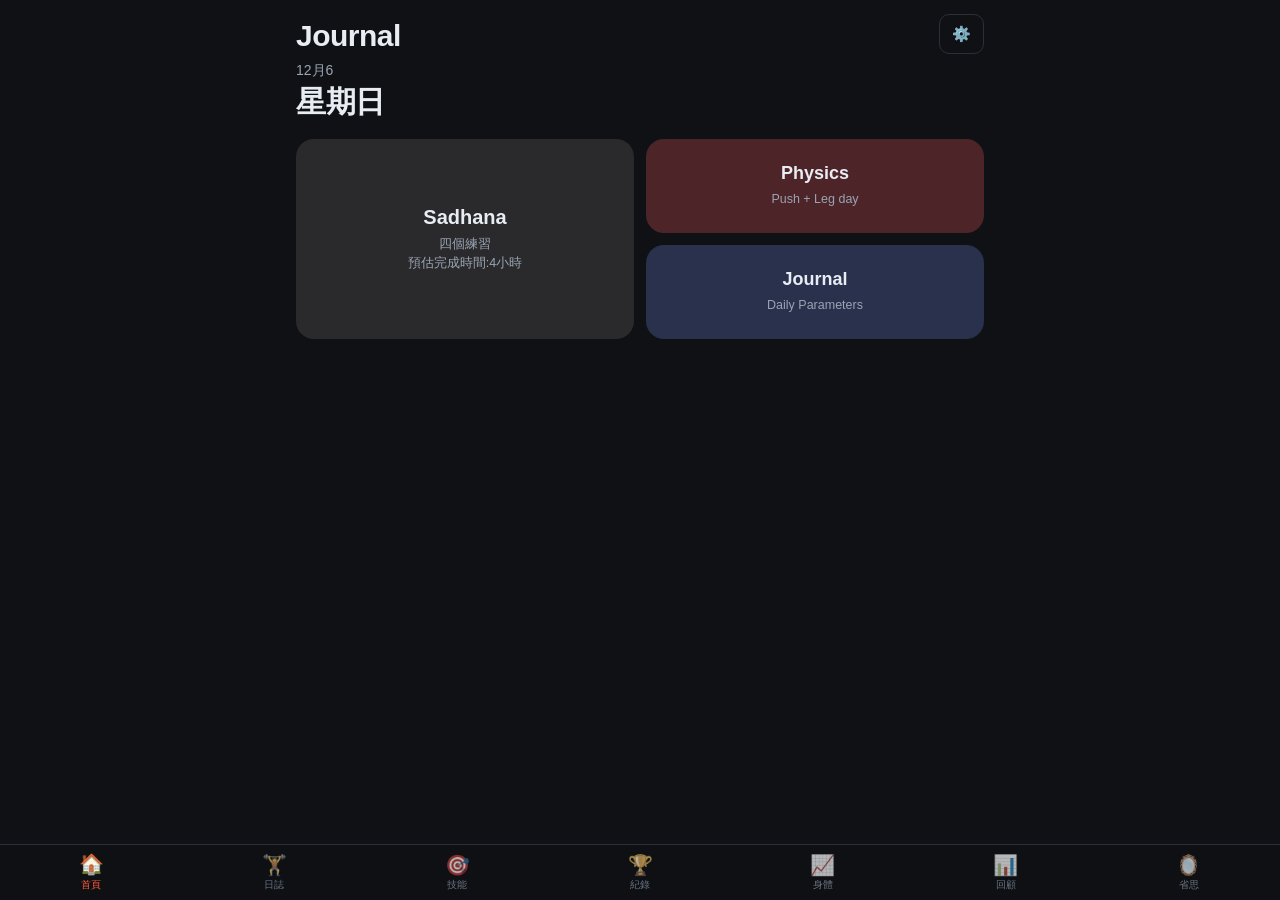
==== commit d8784fa5: "移除行事曆分頁：刪除拖曳排程、事件編輯與練習目標清單 - index.html：底部導覽移除「行事曆」分頁（剩 7 頁） - app.js：刪除整段行事曆邏輯（renderCalendar、拖曳排程、" ====
--- a/index.html
+++ b/index.html
@@ -19,7 +19,6 @@
 
     <nav id="tabbar" class="tabbar">
       <button class="tab" data-tab="home"><span class="ico">🏠</span><span>首頁</span></button>
-      <button class="tab" data-tab="calendar"><span class="ico">📅</span><span>行事曆</span></button>
       <button class="tab" data-tab="log"><span class="ico">🏋️</span><span>日誌</span></button>
       <button class="tab" data-tab="skills"><span class="ico">🎯</span><span>技能</span></button>
       <button class="tab" data-tab="pr"><span class="ico">🏆</span><span>紀錄</span></button>
@@ -32,7 +31,6 @@
   <!-- 彈窗容器 -->
   <div id="modal-root"></div>
 
-  <script src="sadhana.js"></script>
   <script src="app.js"></script>
 </body>
 </html>
--- a/styles.css
+++ b/styles.css
@@ -44,17 +44,6 @@
   --jr-physics: #4d2529; /* Physics 暗紅卡 */
   --jr-journal: #29314d; /* Journal 暗藍卡 */
 
-  /* ── Sadhana（修練頁自成一個世界，色調比 App 其他頁更靜）──── */
-  --sd-bg:      #1c1c1e;  /* 修練頁底 */
-  --sd-panel:   #232325;  /* 設定卡片 / 面板 */
-  --sd-line:    #3f3f44;  /* 中線 / 分隔 */
-  --sd-text:    #e6e6ea;  /* 主要文字 */
-  --sd-dim:     #8e8e93;  /* 次要文字 */
-  --sd-faint:   #5c5c61;  /* 更淡 */
-  --sd-gold:    #f5b93c;  /* 進行中 / 錨點 / 強調 */
-  --sd-gold-bg: #3a3218;  /* 金色的底（選中的分段控制）*/
-  --sd-fin:     #e8503a;  /* Finished */
-
   /* ── 衍生淡色底 & 光暈（改上面主色，這些自動跟著變）──── */
   --accent-faint: color-mix(in srgb, var(--accent) 5%, transparent);
   --accent-weak:  color-mix(in srgb, var(--accent) 12%, transparent);
@@ -68,7 +57,7 @@
 
   /* ── 陰影 ────────────────────────────────────────────── */
   --shadow-accent: 0 8px 24px var(--accent-glow);   /* FAB 浮起 */
-  --shadow-ev:     0 2px 8px var(--accent-glow2);   /* 行事曆事件 */
+  --shadow-ev:     0 2px 8px var(--accent-glow2);   /* 主色小卡片 */
   --shadow-pop:    0 8px 24px rgba(0,0,0,.5);        /* 拖曳幽靈 / 彈出 */
   --shadow-toast:  0 6px 20px rgba(0,0,0,.4);        /* 提示條 */
 
@@ -268,36 +257,6 @@
 .tag.gold { color: var(--gold); background: var(--gold-weak); }
 .tag.accent { color: var(--accent); background: var(--accent-weak); }
 
-/* ---------- Calendar (行事曆) ---------- */
-.cal-wrap { display: flex; gap: 10px; align-items: flex-start; }
-.cal-grid { position: relative; flex: 1; min-width: 0; background: var(--bg-elev); border: 1px solid var(--line); border-radius: 12px; }
-.cal-hourline { position: absolute; left: 0; right: 0; border-top: 1px solid var(--line); }
-.cal-hlabel { position: absolute; top: -7px; left: 6px; font-size: 10px; color: var(--text-faint); background: var(--bg-elev); padding: 0 3px; font-variant-numeric: tabular-nums; }
-.cal-now { position: absolute; left: 0; right: 0; height: 0; border-top: 2px solid var(--danger); z-index: 3; }
-.cal-now::before { content: ''; position: absolute; left: 0; top: -4px; width: 7px; height: 7px; border-radius: 50%; background: var(--danger); }
-.cal-ev {
-  position: absolute; left: 50px; right: 5px; background: linear-gradient(135deg, var(--accent), var(--accent-hi));
-  border-radius: 8px; padding: 3px 8px; color: var(--on-accent); overflow: hidden; z-index: 2;
-  box-shadow: var(--shadow-ev); touch-action: none; cursor: grab; user-select: none;
-}
-.cal-ev:active { cursor: grabbing; filter: brightness(1.08); }
-.cal-ev-t { font-size: 10px; opacity: .92; line-height: 1.2; }
-.cal-ev-txt { font-size: 12.5px; font-weight: 700; line-height: 1.2; white-space: nowrap; overflow: hidden; text-overflow: ellipsis; }
-.cal-palette { width: 108px; flex-shrink: 0; position: sticky; top: 8px; align-self: flex-start; }
-.cal-pal-title { font-size: 12px; color: var(--text-dim); margin-bottom: 8px; font-weight: 700; }
-.cal-goal {
-  background: var(--bg-elev2); border: 1px solid var(--line); border-radius: 9px;
-  padding: 9px 10px; font-size: 12px; margin-bottom: 8px; cursor: grab;
-  touch-action: none; user-select: none; line-height: 1.25;
-}
-.cal-goal:active { border-color: var(--accent); background: var(--accent-weak); }
-.cal-ghost {
-  position: fixed; z-index: 300; transform: translate(-50%, -140%); background: var(--accent); color: var(--on-accent);
-  padding: 8px 12px; border-radius: 9px; font-size: 12px; font-weight: 700; pointer-events: none;
-  box-shadow: var(--shadow-pop); opacity: .96; white-space: nowrap; max-width: 200px;
-  overflow: hidden; text-overflow: ellipsis;
-}
-
 .empty { text-align: center; padding: 48px 20px; color: var(--text-faint); }
 .empty .big { font-size: 46px; margin-bottom: 10px; }
 
@@ -420,219 +379,3 @@
 .jr-c-title { font-size: 20px; font-weight: 700; color: var(--text); }
 .jr-card.sm .jr-c-title { font-size: 18px; }
 .jr-c-sub { font-size: 12.5px; color: var(--text-dim); margin-top: 6px; line-height: 1.45; }
-
-/* ══════════════════════════════════════════════════════════════════
-   Sadhana — 修練頁
-   進入時 body 加上 .sd-on：隱藏底部導覽、換底色，整頁自成一個世界。
-   ══════════════════════════════════════════════════════════════════ */
-body.sd-on { background: var(--sd-bg); }
-body.sd-on .tabbar { display: none; }
-body.sd-on .view { padding: calc(var(--safe-t) + 8px) 20px calc(20px + var(--safe-b)); }
-
-.sd { color: var(--sd-text); text-align: center;
-  font-family: "Avenir Next", "Avenir", -apple-system, BlinkMacSystemFont, "PingFang TC", sans-serif; }
-.sd-nav { display: flex; align-items: center; justify-content: space-between; height: 34px; }
-.sd-back, .sd-gear { background: none; border: 0; color: var(--sd-dim); font-size: 22px;
-  padding: 0 6px; cursor: pointer; }
-.sd-gear { font-size: 17px; }
-.sd-h1 { font-size: 19px; color: var(--sd-text); font-weight: 500; flex: 1; text-align: left;
-  margin-left: 4px; }
-.sd-h1 small, .sd-h2 { color: var(--sd-faint); font-size: 12px; font-weight: 400; }
-.sd-h2 { font-size: 13px; color: var(--sd-dim); }
-.sd-sub { font-size: 11.5px; color: var(--sd-faint); margin-top: 4px; text-align: left; }
-
-/* ---------- 頂部 Awake ---------- */
-.sd-top { padding-top: 14px; }
-.sd-t-sm { font-size: 11px; color: var(--sd-dim); letter-spacing: .6px; }
-.sd-t-lg { font-size: 20px; color: var(--sd-text); font-weight: 300; letter-spacing: 1px; margin-top: 1px; }
-.sd-t-gd { font-size: 12px; color: var(--sd-gold); margin-top: 7px; }
-.sd-seg { position: relative; margin: 10px auto 8px; width: 1.5px; background: #5a5a5f; }
-.sd-seg .d0, .sd-seg .d1 { position: absolute; left: -3px; width: 8px; height: 8px; border-radius: 50%; }
-.sd-seg .d0 { top: -4px; background: #c9c9ce; }
-.sd-seg .d1 { bottom: -4px; background: var(--sd-gold); }
-.sd-seg.done .d1 { background: #6e6e73; }
-.sd-awk-q { font-size: 11px; color: var(--sd-faint); letter-spacing: 2px; margin: 60px 0 20px; }
-.sd-awk-btn { background: none; border: 1px solid var(--sd-gold); color: var(--sd-gold);
-  border-radius: 999px; font-size: 14px; letter-spacing: 2px; width: 104px; height: 104px;
-  cursor: pointer; font-family: inherit; font-weight: 300; }
-.sd-awk-btn.sm { width: auto; padding: 9px 26px; height: auto; font-size: 12.5px; margin-top: 12px; }
-.sd-awk-btn:active { background: rgba(245,185,60,.1); }
-
-/* ---------- 柱子 ---------- */
-.sd-rail { position: relative; margin-top: 6px; }
-.sd-row, .sd-fold { position: relative; height: 25px; cursor: pointer; }
-.sd-fold { height: 32px; }
-.sd-row .ln, .sd-fold .ln { position: absolute; left: 50%; top: 0; bottom: 0; width: 2px;
-  background: var(--sd-line); transform: translateX(-1px); }
-.sd-row .dt { position: absolute; left: 50%; top: 9px; width: 7px; height: 7px; border-radius: 50%;
-  background: #6e6e73; transform: translateX(-3.5px); }
-.sd-row .dt.anc { background: var(--sd-gold); }
-.sd-row .nm { position: absolute; left: calc(50% + 16px); top: 5px; font-size: 12px;
-  color: #76767c; white-space: nowrap; font-weight: 300; }
-.sd-row .nm b { color: var(--sd-faint); font-weight: 300; font-size: 10px; margin-left: 7px; }
-.sd-row .tm, .sd-fold .tm { position: absolute; right: calc(50% + 16px); top: 6px;
-  font-size: 10.5px; color: var(--sd-faint); }
-.sd-fold .cap { position: absolute; left: 50%; top: 7px; width: 15px; height: 18px; border-radius: 7.5px;
-  background: #3a3a3e; border: 1px solid #4d4d52; transform: translateX(-7.5px); }
-.sd-fold .cap b { position: absolute; left: 3px; right: 3px; height: 1px; background: #5c5c61; }
-.sd-fold .cap b:nth-child(1) { top: 4px; } .sd-fold .cap b:nth-child(2) { top: 8px; }
-.sd-fold .cap b:nth-child(3) { top: 12px; }
-.sd-fold .nm { position: absolute; left: calc(50% + 18px); top: 9px; font-size: 10.5px; color: #6e6e73; }
-.sd-foldless { color: var(--sd-faint); font-size: 11.5px; padding: 4px 0 10px; cursor: pointer; }
-
-/* ---------- 進行中 ---------- */
-.sd-act { position: relative; height: 150px; }
-.sd-act .ln { position: absolute; left: 50%; top: 0; width: 2px; background: var(--sd-line);
-  transform: translateX(-1px); }
-.sd-act .hg { position: absolute; left: 50%; width: 6px; border-radius: 3px; background: var(--sd-gold);
-  transform: translateX(-3px); }
-.sd-act .bb { position: absolute; left: 50%; width: 15px; height: 15px; border-radius: 50%;
-  background: var(--sd-gold); transform: translateX(-7.5px); box-shadow: 0 0 18px rgba(245,185,60,.35); }
-.sd-act .nm { position: absolute; left: calc(50% + 22px); font-size: 19px; color: var(--sd-gold);
-  white-space: nowrap; }
-.sd-act .tm { position: absolute; right: calc(50% + 22px); font-size: 13px; color: #c9c9ce; }
-.sd-tml { font-size: 13px; color: var(--sd-dim); margin-top: 4px; }
-.sd-tmv { font-size: 46px; color: #d4d4d8; font-weight: 200; font-variant-numeric: tabular-nums; }
-.sd-fin { color: var(--sd-fin); font-size: 18px; margin-top: 30px; padding: 10px; cursor: pointer; }
-.sd-fin:active { opacity: .6; }
-.sd-adj { color: #48484c; font-size: 11.5px; margin-top: 10px; cursor: pointer; }
-
-/* ---------- 選單（菜單式排版）----------
-   只留還沒做完的。字大、行距鬆、沒有分隔線，靠留白分群。 */
-.sd-menu { margin-top: 24px; padding-bottom: 14px; }
-.sd-grp { margin-top: 20px; }
-.sd-grp:first-child { margin-top: 0; }
-.sd-gl { display: flex; align-items: center; justify-content: center; gap: 11px;
-  margin-bottom: 7px; }
-.sd-gl span { font-size: 8.5px; letter-spacing: 2.6px; text-transform: uppercase;
-  color: #55555a; white-space: nowrap; }
-.sd-gl::before, .sd-gl::after { content: ''; height: 1px; background: #2b2b2f; flex: 1;
-  max-width: 26px; }
-.sd-it { display: flex; align-items: baseline; justify-content: center; gap: 9px;
-  padding: 5px 0; cursor: pointer; transition: opacity .12s; }
-.sd-it:active { opacity: .45; }
-.sd-it .n { font-size: 14.5px; font-weight: 300; letter-spacing: .5px; color: var(--sd-text); }
-.sd-it .d { font-size: 9px; letter-spacing: 1.4px; color: #4a4a4f; }
-.sd-it.opt .n { color: #909096; font-weight: 200; }
-.sd-it.next .n { color: var(--sd-gold); }
-.sd-it.pend .n { color: var(--sd-dim); }
-.sd-it.pend .d { color: #a98432; }
-.sd-it.done .n { color: #55555a; }
-.sd-donebar { margin-top: 18px; font-size: 9px; letter-spacing: 2.2px; color: #46464b;
-  cursor: pointer; padding: 6px; }
-.sd-anchor { font-size: 9.5px; letter-spacing: 1.4px; color: #a98432; margin: 14px 0 4px;
-  cursor: pointer; }
-.sd-anchor b { color: var(--sd-gold); font-weight: 400; }
-.sd-anchor.hot { color: var(--sd-gold); }
-
-/* ---------- 一頁一題 ---------- */
-.sd-qwrap { padding-top: 6px; }
-.sd-q-of { font-size: 10.5px; color: var(--sd-faint); letter-spacing: 2px; margin-top: 30px; }
-.sd-q-nm { font-size: 11.5px; color: var(--sd-gold); letter-spacing: 2px; margin-top: 30px; }
-.sd-q-lb { font-size: 28px; color: var(--sd-text); font-weight: 500; margin-top: 6px; }
-.sd-q-tx { font-size: 14px; color: var(--sd-dim); line-height: 2; margin: 18px auto 0; max-width: 300px; }
-.sd-dots { display: flex; gap: 15px; justify-content: center; margin-top: 46px; }
-.sd-dots i { width: 38px; height: 38px; border-radius: 50%; border: 1.4px solid #4a4a4d; cursor: pointer; }
-.sd-dots i.on { background: var(--sd-gold); border-color: var(--sd-gold); }
-.sd-yn { display: flex; gap: 12px; margin-top: 46px; }
-.sd-yn i { flex: 1; height: 52px; border-radius: 14px; border: 1.4px solid #4a4a4d; color: var(--sd-dim);
-  font-size: 15px; display: flex; align-items: center; justify-content: center; font-style: normal;
-  cursor: pointer; }
-.sd-yn i.on { border-color: var(--sd-gold); color: var(--sd-gold); background: rgba(245,185,60,.08); }
-.sd-count { display: flex; flex-wrap: wrap; gap: 10px; justify-content: center; margin-top: 40px; }
-.sd-count i { width: 52px; height: 52px; border-radius: 14px; border: 1.4px solid #4a4a4d;
-  color: var(--sd-dim); font-size: 17px; display: flex; align-items: center; justify-content: center;
-  font-style: normal; cursor: pointer; }
-.sd-count i.on { border-color: var(--sd-gold); color: var(--sd-gold); background: rgba(245,185,60,.08); }
-.sd-time { display: flex; align-items: flex-start; justify-content: center; gap: 14px; margin-top: 34px; }
-.sd-tm { background: var(--sd-panel); border-radius: 14px; padding: 12px 14px; min-width: 120px; }
-.sd-tm span { font-size: 10.5px; color: var(--sd-faint); letter-spacing: 2px; display: block; }
-.sd-tm b { font-size: 24px; color: var(--sd-text); font-weight: 500; font-variant-numeric: tabular-nums;
-  display: block; margin-top: 2px; }
-.sd-pm { display: flex; gap: 5px; margin-top: 9px; }
-.sd-pm i { flex: 1; font-style: normal; font-size: 11.5px; color: var(--sd-dim); background: #2e2e31;
-  border-radius: 7px; padding: 6px 0; cursor: pointer; }
-.sd-arrow { color: var(--sd-faint); font-size: 15px; padding-top: 26px; }
-.sd-q-dur { color: var(--sd-dim); font-size: 13px; margin-top: 14px; }
-.sd-hold { position: relative; width: 100%; height: 54px; border-radius: 15px; background: none;
-  border: 1px solid #3a3a3e; color: var(--sd-dim); font-size: 14.5px; margin-top: 46px;
-  overflow: hidden; cursor: pointer; font-family: inherit; }
-.sd-hold.off { opacity: .3; pointer-events: none; }
-.sd-hold i { position: absolute; left: 0; top: 0; bottom: 0; width: 0; background: rgba(245,185,60,.22); }
-.sd-hold.holding i { width: 100%; transition: width .62s linear; }
-.sd-hold span { position: relative; }
-.sd-pips { display: flex; gap: 6px; justify-content: center; margin-top: 20px; }
-.sd-pips i { width: 22px; height: 2.5px; border-radius: 2px; background: #2e2e31; }
-.sd-pips i.on { background: var(--sd-gold); }
-
-/* ---------- 設定 ---------- */
-.sd-set { text-align: left; padding-bottom: 40px; }
-.sd-sg { margin-top: 20px; }
-.sd-sgh { display: flex; align-items: center; gap: 6px; padding: 0 2px 7px; }
-.sd-ginput { flex: 1; background: none; border: 0; color: var(--sd-dim); font-size: 12.5px;
-  font-family: inherit; padding: 4px 0; }
-.sd-sbox { background: var(--sd-panel); border-radius: 13px; overflow: hidden; }
-.sd-srow { display: flex; align-items: center; gap: 8px; padding: 10px 11px;
-  border-bottom: 1px solid #2a2a2d; }
-.sd-srow:last-child { border-bottom: 0; }
-.sd-srow .nm { color: var(--sd-text); font-size: 14.5px; flex: 1; cursor: pointer; }
-.sd-srow .nm small { color: var(--sd-faint); font-size: 11px; margin-left: 7px; }
-.sd-srow .tags { display: flex; gap: 3px; }
-.sd-srow .tags i { width: 17px; height: 17px; border-radius: 5px; background: #2e2e31; color: #6e6e73;
-  font-size: 9.5px; display: flex; align-items: center; justify-content: center; font-style: normal; }
-.sd-srow .tags i.on { background: var(--sd-gold-bg); color: var(--sd-gold); }
-.sd-srow .chev { color: #4d4d52; font-size: 14px; cursor: pointer; padding-left: 2px; }
-.sd-mv { background: #2e2e31; border: 0; color: var(--sd-dim); border-radius: 7px; width: 26px;
-  height: 26px; font-size: 12px; cursor: pointer; font-family: inherit; flex: none; }
-.sd-mv:disabled { opacity: .25; }
-.sd-add { background: none; border: 0; color: var(--sd-gold); font-size: 13px; padding: 11px;
-  width: 100%; text-align: left; cursor: pointer; font-family: inherit; }
-.sd-add.big { background: var(--sd-panel); border-radius: 13px; margin-top: 16px; }
-.sd-legend { color: #4d4d52; font-size: 10.5px; margin-top: 14px; line-height: 2; }
-.sd-fl { color: #6e6e73; font-size: 11px; letter-spacing: 1.4px; margin: 20px 2px 7px; }
-.sd-fl small { letter-spacing: 0; color: #4d4d52; }
-.sd-input { width: 100%; background: var(--sd-panel); border: 0; border-radius: 13px; padding: 13px;
-  color: var(--sd-text); font-size: 15px; font-family: inherit; }
-.sd-input.ta { line-height: 1.9; font-size: 13.5px; resize: vertical; }
-.sd-segc { display: flex; flex-wrap: wrap; background: var(--sd-panel); border-radius: 12px;
-  padding: 3px; gap: 3px; }
-.sd-segc i { flex: 1; min-width: 62px; text-align: center; padding: 9px 4px; border-radius: 9px;
-  font-size: 12.5px; color: var(--sd-dim); font-style: normal; cursor: pointer; }
-.sd-segc i.on { background: var(--sd-gold-bg); color: var(--sd-gold); }
-.sd-anctime { display: flex; align-items: center; gap: 12px; background: var(--sd-panel);
-  border-radius: 13px; padding: 11px 13px; }
-.sd-anctime b { flex: 1; text-align: center; color: var(--sd-text); font-size: 17px; font-weight: 500; }
-.sd-hintbox { background: var(--sd-panel); border-radius: 13px; padding: 11px 13px; margin-top: 7px;
-  color: var(--sd-dim); font-size: 12.5px; line-height: 1.8; }
-.sd-tog { display: flex; align-items: center; justify-content: space-between; padding: 11px 13px;
-  border-bottom: 1px solid #2a2a2d; cursor: pointer; }
-.sd-tog:last-child { border-bottom: 0; }
-.sd-tog .l { color: var(--sd-text); font-size: 14px; }
-.sd-tog .l small { color: #6e6e73; font-size: 11px; display: block; margin-top: 2px; }
-.sd-sw { width: 40px; height: 24px; border-radius: 12px; background: #3a3a3e; position: relative;
-  flex: none; }
-.sd-sw i { position: absolute; top: 3px; left: 3px; width: 18px; height: 18px; border-radius: 50%;
-  background: var(--sd-dim); transition: left .15s ease; }
-.sd-sw.on { background: var(--sd-gold); }
-.sd-sw.on i { left: 19px; background: #241d0c; }
-.sd-del { width: 100%; background: var(--sd-panel); border: 0; border-radius: 13px; padding: 14px;
-  color: var(--sd-fin); font-size: 13.5px; margin-top: 24px; cursor: pointer; font-family: inherit; }
-.sd-usedby { color: var(--sd-dim); font-size: 12.5px; line-height: 2.1; }
-
-/* 首頁 Sadhana 卡上的行動鈕 */
-.jr-cta { margin-top: 12px; background: var(--sd-gold); color: #241d0c; border-radius: 11px;
-  padding: 9px 18px; font-size: 13.5px; font-weight: 700; }
-.jr-card.big.running { box-shadow: inset 0 0 0 1.5px var(--sd-gold); }
-/* 群組列的「每日／選配」切換：不換行 */
-.sd-sgh .sd-mv:last-child { width: auto; padding: 0 10px; white-space: nowrap; font-size: 11.5px; }
-
-/* 只記了時間、品質還沒補的那些 */
-.sd-row.pending .dt { background: none; border: 1.2px solid #6e6e73; width: 8px; height: 8px;
-  transform: translateX(-4px); top: 8px; }
-.sd-row .nm em { color: #a98432; font-style: normal; font-size: 9.5px; margin-left: 7px;
-  letter-spacing: .5px; }
-.sd-pend { color: #a98432; font-size: 9.5px; letter-spacing: 1.4px; margin-top: 12px;
-  cursor: pointer; }
-.sd-pend.one { margin-top: 8px; }
-.sd-hold.last { border-color: var(--sd-gold); color: var(--sd-gold); }
-.jr-pend { color: var(--sd-gold); font-size: 11.5px; }
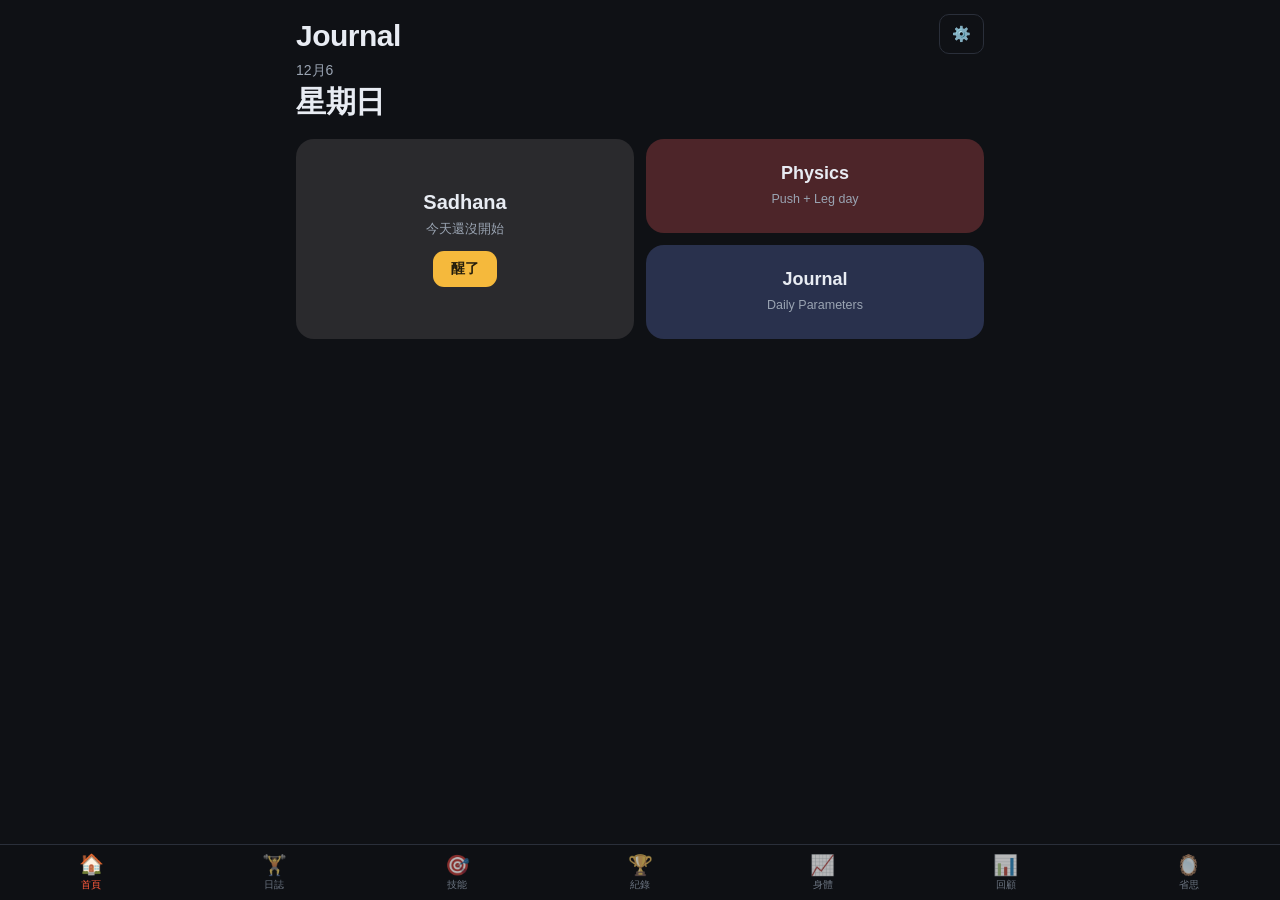
==== commit 9c9bb24f: "合併：移除行事曆分頁 Co-Authored-By: Claude Opus 5 <noreply@anthropic.com>" ====
--- a/index.html
+++ b/index.html
@@ -31,6 +31,7 @@
   <!-- 彈窗容器 -->
   <div id="modal-root"></div>
 
+  <script src="sadhana.js"></script>
   <script src="app.js"></script>
 </body>
 </html>
--- a/styles.css
+++ b/styles.css
@@ -44,6 +44,17 @@
   --jr-physics: #4d2529; /* Physics 暗紅卡 */
   --jr-journal: #29314d; /* Journal 暗藍卡 */
 
+  /* ── Sadhana（修練頁自成一個世界，色調比 App 其他頁更靜）──── */
+  --sd-bg:      #1c1c1e;  /* 修練頁底 */
+  --sd-panel:   #232325;  /* 設定卡片 / 面板 */
+  --sd-line:    #3f3f44;  /* 中線 / 分隔 */
+  --sd-text:    #e6e6ea;  /* 主要文字 */
+  --sd-dim:     #8e8e93;  /* 次要文字 */
+  --sd-faint:   #5c5c61;  /* 更淡 */
+  --sd-gold:    #f5b93c;  /* 進行中 / 錨點 / 強調 */
+  --sd-gold-bg: #3a3218;  /* 金色的底（選中的分段控制）*/
+  --sd-fin:     #e8503a;  /* Finished */
+
   /* ── 衍生淡色底 & 光暈（改上面主色，這些自動跟著變）──── */
   --accent-faint: color-mix(in srgb, var(--accent) 5%, transparent);
   --accent-weak:  color-mix(in srgb, var(--accent) 12%, transparent);
@@ -379,3 +390,219 @@
 .jr-c-title { font-size: 20px; font-weight: 700; color: var(--text); }
 .jr-card.sm .jr-c-title { font-size: 18px; }
 .jr-c-sub { font-size: 12.5px; color: var(--text-dim); margin-top: 6px; line-height: 1.45; }
+
+/* ══════════════════════════════════════════════════════════════════
+   Sadhana — 修練頁
+   進入時 body 加上 .sd-on：隱藏底部導覽、換底色，整頁自成一個世界。
+   ══════════════════════════════════════════════════════════════════ */
+body.sd-on { background: var(--sd-bg); }
+body.sd-on .tabbar { display: none; }
+body.sd-on .view { padding: calc(var(--safe-t) + 8px) 20px calc(20px + var(--safe-b)); }
+
+.sd { color: var(--sd-text); text-align: center;
+  font-family: "Avenir Next", "Avenir", -apple-system, BlinkMacSystemFont, "PingFang TC", sans-serif; }
+.sd-nav { display: flex; align-items: center; justify-content: space-between; height: 34px; }
+.sd-back, .sd-gear { background: none; border: 0; color: var(--sd-dim); font-size: 22px;
+  padding: 0 6px; cursor: pointer; }
+.sd-gear { font-size: 17px; }
+.sd-h1 { font-size: 19px; color: var(--sd-text); font-weight: 500; flex: 1; text-align: left;
+  margin-left: 4px; }
+.sd-h1 small, .sd-h2 { color: var(--sd-faint); font-size: 12px; font-weight: 400; }
+.sd-h2 { font-size: 13px; color: var(--sd-dim); }
+.sd-sub { font-size: 11.5px; color: var(--sd-faint); margin-top: 4px; text-align: left; }
+
+/* ---------- 頂部 Awake ---------- */
+.sd-top { padding-top: 14px; }
+.sd-t-sm { font-size: 11px; color: var(--sd-dim); letter-spacing: .6px; }
+.sd-t-lg { font-size: 20px; color: var(--sd-text); font-weight: 300; letter-spacing: 1px; margin-top: 1px; }
+.sd-t-gd { font-size: 12px; color: var(--sd-gold); margin-top: 7px; }
+.sd-seg { position: relative; margin: 10px auto 8px; width: 1.5px; background: #5a5a5f; }
+.sd-seg .d0, .sd-seg .d1 { position: absolute; left: -3px; width: 8px; height: 8px; border-radius: 50%; }
+.sd-seg .d0 { top: -4px; background: #c9c9ce; }
+.sd-seg .d1 { bottom: -4px; background: var(--sd-gold); }
+.sd-seg.done .d1 { background: #6e6e73; }
+.sd-awk-q { font-size: 11px; color: var(--sd-faint); letter-spacing: 2px; margin: 60px 0 20px; }
+.sd-awk-btn { background: none; border: 1px solid var(--sd-gold); color: var(--sd-gold);
+  border-radius: 999px; font-size: 14px; letter-spacing: 2px; width: 104px; height: 104px;
+  cursor: pointer; font-family: inherit; font-weight: 300; }
+.sd-awk-btn.sm { width: auto; padding: 9px 26px; height: auto; font-size: 12.5px; margin-top: 12px; }
+.sd-awk-btn:active { background: rgba(245,185,60,.1); }
+
+/* ---------- 柱子 ---------- */
+.sd-rail { position: relative; margin-top: 6px; }
+.sd-row, .sd-fold { position: relative; height: 25px; cursor: pointer; }
+.sd-fold { height: 32px; }
+.sd-row .ln, .sd-fold .ln { position: absolute; left: 50%; top: 0; bottom: 0; width: 2px;
+  background: var(--sd-line); transform: translateX(-1px); }
+.sd-row .dt { position: absolute; left: 50%; top: 9px; width: 7px; height: 7px; border-radius: 50%;
+  background: #6e6e73; transform: translateX(-3.5px); }
+.sd-row .dt.anc { background: var(--sd-gold); }
+.sd-row .nm { position: absolute; left: calc(50% + 16px); top: 5px; font-size: 12px;
+  color: #76767c; white-space: nowrap; font-weight: 300; }
+.sd-row .nm b { color: var(--sd-faint); font-weight: 300; font-size: 10px; margin-left: 7px; }
+.sd-row .tm, .sd-fold .tm { position: absolute; right: calc(50% + 16px); top: 6px;
+  font-size: 10.5px; color: var(--sd-faint); }
+.sd-fold .cap { position: absolute; left: 50%; top: 7px; width: 15px; height: 18px; border-radius: 7.5px;
+  background: #3a3a3e; border: 1px solid #4d4d52; transform: translateX(-7.5px); }
+.sd-fold .cap b { position: absolute; left: 3px; right: 3px; height: 1px; background: #5c5c61; }
+.sd-fold .cap b:nth-child(1) { top: 4px; } .sd-fold .cap b:nth-child(2) { top: 8px; }
+.sd-fold .cap b:nth-child(3) { top: 12px; }
+.sd-fold .nm { position: absolute; left: calc(50% + 18px); top: 9px; font-size: 10.5px; color: #6e6e73; }
+.sd-foldless { color: var(--sd-faint); font-size: 11.5px; padding: 4px 0 10px; cursor: pointer; }
+
+/* ---------- 進行中 ---------- */
+.sd-act { position: relative; height: 150px; }
+.sd-act .ln { position: absolute; left: 50%; top: 0; width: 2px; background: var(--sd-line);
+  transform: translateX(-1px); }
+.sd-act .hg { position: absolute; left: 50%; width: 6px; border-radius: 3px; background: var(--sd-gold);
+  transform: translateX(-3px); }
+.sd-act .bb { position: absolute; left: 50%; width: 15px; height: 15px; border-radius: 50%;
+  background: var(--sd-gold); transform: translateX(-7.5px); box-shadow: 0 0 18px rgba(245,185,60,.35); }
+.sd-act .nm { position: absolute; left: calc(50% + 22px); font-size: 19px; color: var(--sd-gold);
+  white-space: nowrap; }
+.sd-act .tm { position: absolute; right: calc(50% + 22px); font-size: 13px; color: #c9c9ce; }
+.sd-tml { font-size: 13px; color: var(--sd-dim); margin-top: 4px; }
+.sd-tmv { font-size: 46px; color: #d4d4d8; font-weight: 200; font-variant-numeric: tabular-nums; }
+.sd-fin { color: var(--sd-fin); font-size: 18px; margin-top: 30px; padding: 10px; cursor: pointer; }
+.sd-fin:active { opacity: .6; }
+.sd-adj { color: #48484c; font-size: 11.5px; margin-top: 10px; cursor: pointer; }
+
+/* ---------- 選單（菜單式排版）----------
+   只留還沒做完的。字大、行距鬆、沒有分隔線，靠留白分群。 */
+.sd-menu { margin-top: 24px; padding-bottom: 14px; }
+.sd-grp { margin-top: 20px; }
+.sd-grp:first-child { margin-top: 0; }
+.sd-gl { display: flex; align-items: center; justify-content: center; gap: 11px;
+  margin-bottom: 7px; }
+.sd-gl span { font-size: 8.5px; letter-spacing: 2.6px; text-transform: uppercase;
+  color: #55555a; white-space: nowrap; }
+.sd-gl::before, .sd-gl::after { content: ''; height: 1px; background: #2b2b2f; flex: 1;
+  max-width: 26px; }
+.sd-it { display: flex; align-items: baseline; justify-content: center; gap: 9px;
+  padding: 5px 0; cursor: pointer; transition: opacity .12s; }
+.sd-it:active { opacity: .45; }
+.sd-it .n { font-size: 14.5px; font-weight: 300; letter-spacing: .5px; color: var(--sd-text); }
+.sd-it .d { font-size: 9px; letter-spacing: 1.4px; color: #4a4a4f; }
+.sd-it.opt .n { color: #909096; font-weight: 200; }
+.sd-it.next .n { color: var(--sd-gold); }
+.sd-it.pend .n { color: var(--sd-dim); }
+.sd-it.pend .d { color: #a98432; }
+.sd-it.done .n { color: #55555a; }
+.sd-donebar { margin-top: 18px; font-size: 9px; letter-spacing: 2.2px; color: #46464b;
+  cursor: pointer; padding: 6px; }
+.sd-anchor { font-size: 9.5px; letter-spacing: 1.4px; color: #a98432; margin: 14px 0 4px;
+  cursor: pointer; }
+.sd-anchor b { color: var(--sd-gold); font-weight: 400; }
+.sd-anchor.hot { color: var(--sd-gold); }
+
+/* ---------- 一頁一題 ---------- */
+.sd-qwrap { padding-top: 6px; }
+.sd-q-of { font-size: 10.5px; color: var(--sd-faint); letter-spacing: 2px; margin-top: 30px; }
+.sd-q-nm { font-size: 11.5px; color: var(--sd-gold); letter-spacing: 2px; margin-top: 30px; }
+.sd-q-lb { font-size: 28px; color: var(--sd-text); font-weight: 500; margin-top: 6px; }
+.sd-q-tx { font-size: 14px; color: var(--sd-dim); line-height: 2; margin: 18px auto 0; max-width: 300px; }
+.sd-dots { display: flex; gap: 15px; justify-content: center; margin-top: 46px; }
+.sd-dots i { width: 38px; height: 38px; border-radius: 50%; border: 1.4px solid #4a4a4d; cursor: pointer; }
+.sd-dots i.on { background: var(--sd-gold); border-color: var(--sd-gold); }
+.sd-yn { display: flex; gap: 12px; margin-top: 46px; }
+.sd-yn i { flex: 1; height: 52px; border-radius: 14px; border: 1.4px solid #4a4a4d; color: var(--sd-dim);
+  font-size: 15px; display: flex; align-items: center; justify-content: center; font-style: normal;
+  cursor: pointer; }
+.sd-yn i.on { border-color: var(--sd-gold); color: var(--sd-gold); background: rgba(245,185,60,.08); }
+.sd-count { display: flex; flex-wrap: wrap; gap: 10px; justify-content: center; margin-top: 40px; }
+.sd-count i { width: 52px; height: 52px; border-radius: 14px; border: 1.4px solid #4a4a4d;
+  color: var(--sd-dim); font-size: 17px; display: flex; align-items: center; justify-content: center;
+  font-style: normal; cursor: pointer; }
+.sd-count i.on { border-color: var(--sd-gold); color: var(--sd-gold); background: rgba(245,185,60,.08); }
+.sd-time { display: flex; align-items: flex-start; justify-content: center; gap: 14px; margin-top: 34px; }
+.sd-tm { background: var(--sd-panel); border-radius: 14px; padding: 12px 14px; min-width: 120px; }
+.sd-tm span { font-size: 10.5px; color: var(--sd-faint); letter-spacing: 2px; display: block; }
+.sd-tm b { font-size: 24px; color: var(--sd-text); font-weight: 500; font-variant-numeric: tabular-nums;
+  display: block; margin-top: 2px; }
+.sd-pm { display: flex; gap: 5px; margin-top: 9px; }
+.sd-pm i { flex: 1; font-style: normal; font-size: 11.5px; color: var(--sd-dim); background: #2e2e31;
+  border-radius: 7px; padding: 6px 0; cursor: pointer; }
+.sd-arrow { color: var(--sd-faint); font-size: 15px; padding-top: 26px; }
+.sd-q-dur { color: var(--sd-dim); font-size: 13px; margin-top: 14px; }
+.sd-hold { position: relative; width: 100%; height: 54px; border-radius: 15px; background: none;
+  border: 1px solid #3a3a3e; color: var(--sd-dim); font-size: 14.5px; margin-top: 46px;
+  overflow: hidden; cursor: pointer; font-family: inherit; }
+.sd-hold.off { opacity: .3; pointer-events: none; }
+.sd-hold i { position: absolute; left: 0; top: 0; bottom: 0; width: 0; background: rgba(245,185,60,.22); }
+.sd-hold.holding i { width: 100%; transition: width .62s linear; }
+.sd-hold span { position: relative; }
+.sd-pips { display: flex; gap: 6px; justify-content: center; margin-top: 20px; }
+.sd-pips i { width: 22px; height: 2.5px; border-radius: 2px; background: #2e2e31; }
+.sd-pips i.on { background: var(--sd-gold); }
+
+/* ---------- 設定 ---------- */
+.sd-set { text-align: left; padding-bottom: 40px; }
+.sd-sg { margin-top: 20px; }
+.sd-sgh { display: flex; align-items: center; gap: 6px; padding: 0 2px 7px; }
+.sd-ginput { flex: 1; background: none; border: 0; color: var(--sd-dim); font-size: 12.5px;
+  font-family: inherit; padding: 4px 0; }
+.sd-sbox { background: var(--sd-panel); border-radius: 13px; overflow: hidden; }
+.sd-srow { display: flex; align-items: center; gap: 8px; padding: 10px 11px;
+  border-bottom: 1px solid #2a2a2d; }
+.sd-srow:last-child { border-bottom: 0; }
+.sd-srow .nm { color: var(--sd-text); font-size: 14.5px; flex: 1; cursor: pointer; }
+.sd-srow .nm small { color: var(--sd-faint); font-size: 11px; margin-left: 7px; }
+.sd-srow .tags { display: flex; gap: 3px; }
+.sd-srow .tags i { width: 17px; height: 17px; border-radius: 5px; background: #2e2e31; color: #6e6e73;
+  font-size: 9.5px; display: flex; align-items: center; justify-content: center; font-style: normal; }
+.sd-srow .tags i.on { background: var(--sd-gold-bg); color: var(--sd-gold); }
+.sd-srow .chev { color: #4d4d52; font-size: 14px; cursor: pointer; padding-left: 2px; }
+.sd-mv { background: #2e2e31; border: 0; color: var(--sd-dim); border-radius: 7px; width: 26px;
+  height: 26px; font-size: 12px; cursor: pointer; font-family: inherit; flex: none; }
+.sd-mv:disabled { opacity: .25; }
+.sd-add { background: none; border: 0; color: var(--sd-gold); font-size: 13px; padding: 11px;
+  width: 100%; text-align: left; cursor: pointer; font-family: inherit; }
+.sd-add.big { background: var(--sd-panel); border-radius: 13px; margin-top: 16px; }
+.sd-legend { color: #4d4d52; font-size: 10.5px; margin-top: 14px; line-height: 2; }
+.sd-fl { color: #6e6e73; font-size: 11px; letter-spacing: 1.4px; margin: 20px 2px 7px; }
+.sd-fl small { letter-spacing: 0; color: #4d4d52; }
+.sd-input { width: 100%; background: var(--sd-panel); border: 0; border-radius: 13px; padding: 13px;
+  color: var(--sd-text); font-size: 15px; font-family: inherit; }
+.sd-input.ta { line-height: 1.9; font-size: 13.5px; resize: vertical; }
+.sd-segc { display: flex; flex-wrap: wrap; background: var(--sd-panel); border-radius: 12px;
+  padding: 3px; gap: 3px; }
+.sd-segc i { flex: 1; min-width: 62px; text-align: center; padding: 9px 4px; border-radius: 9px;
+  font-size: 12.5px; color: var(--sd-dim); font-style: normal; cursor: pointer; }
+.sd-segc i.on { background: var(--sd-gold-bg); color: var(--sd-gold); }
+.sd-anctime { display: flex; align-items: center; gap: 12px; background: var(--sd-panel);
+  border-radius: 13px; padding: 11px 13px; }
+.sd-anctime b { flex: 1; text-align: center; color: var(--sd-text); font-size: 17px; font-weight: 500; }
+.sd-hintbox { background: var(--sd-panel); border-radius: 13px; padding: 11px 13px; margin-top: 7px;
+  color: var(--sd-dim); font-size: 12.5px; line-height: 1.8; }
+.sd-tog { display: flex; align-items: center; justify-content: space-between; padding: 11px 13px;
+  border-bottom: 1px solid #2a2a2d; cursor: pointer; }
+.sd-tog:last-child { border-bottom: 0; }
+.sd-tog .l { color: var(--sd-text); font-size: 14px; }
+.sd-tog .l small { color: #6e6e73; font-size: 11px; display: block; margin-top: 2px; }
+.sd-sw { width: 40px; height: 24px; border-radius: 12px; background: #3a3a3e; position: relative;
+  flex: none; }
+.sd-sw i { position: absolute; top: 3px; left: 3px; width: 18px; height: 18px; border-radius: 50%;
+  background: var(--sd-dim); transition: left .15s ease; }
+.sd-sw.on { background: var(--sd-gold); }
+.sd-sw.on i { left: 19px; background: #241d0c; }
+.sd-del { width: 100%; background: var(--sd-panel); border: 0; border-radius: 13px; padding: 14px;
+  color: var(--sd-fin); font-size: 13.5px; margin-top: 24px; cursor: pointer; font-family: inherit; }
+.sd-usedby { color: var(--sd-dim); font-size: 12.5px; line-height: 2.1; }
+
+/* 首頁 Sadhana 卡上的行動鈕 */
+.jr-cta { margin-top: 12px; background: var(--sd-gold); color: #241d0c; border-radius: 11px;
+  padding: 9px 18px; font-size: 13.5px; font-weight: 700; }
+.jr-card.big.running { box-shadow: inset 0 0 0 1.5px var(--sd-gold); }
+/* 群組列的「每日／選配」切換：不換行 */
+.sd-sgh .sd-mv:last-child { width: auto; padding: 0 10px; white-space: nowrap; font-size: 11.5px; }
+
+/* 只記了時間、品質還沒補的那些 */
+.sd-row.pending .dt { background: none; border: 1.2px solid #6e6e73; width: 8px; height: 8px;
+  transform: translateX(-4px); top: 8px; }
+.sd-row .nm em { color: #a98432; font-style: normal; font-size: 9.5px; margin-left: 7px;
+  letter-spacing: .5px; }
+.sd-pend { color: #a98432; font-size: 9.5px; letter-spacing: 1.4px; margin-top: 12px;
+  cursor: pointer; }
+.sd-pend.one { margin-top: 8px; }
+.sd-hold.last { border-color: var(--sd-gold); color: var(--sd-gold); }
+.jr-pend { color: var(--sd-gold); font-size: 11.5px; }
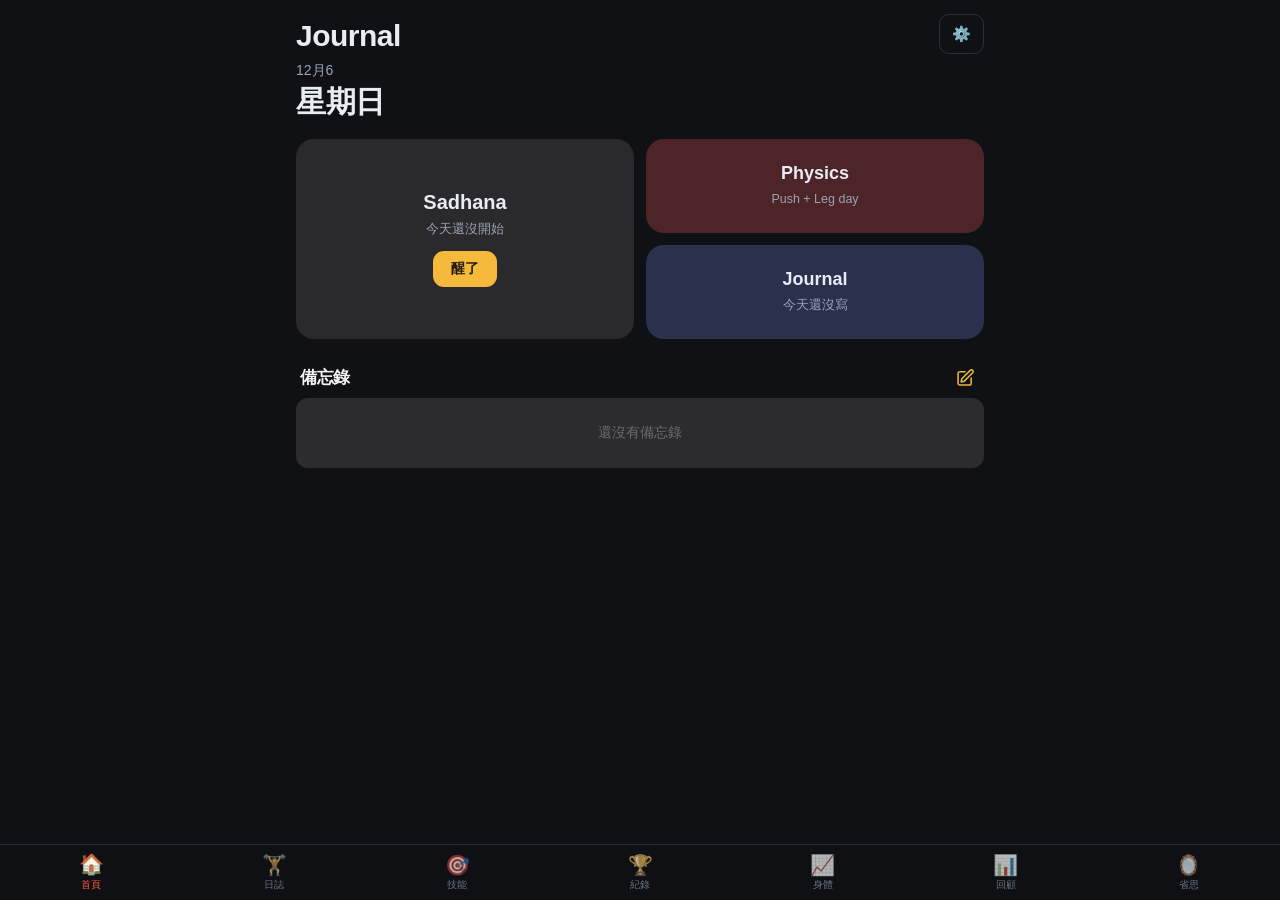
==== commit 6fa9a963: "備忘錄：iOS 備忘錄式自由書寫頁，列表住首頁、省思可插入 - note.js 自成一檔，對外只露 window.NOTE（open / homeSection / wireHome / homeSu" ====
--- a/index.html
+++ b/index.html
@@ -32,6 +32,7 @@
   <div id="modal-root"></div>
 
   <script src="sadhana.js"></script>
+  <script src="note.js"></script>
   <script src="app.js"></script>
 </body>
 </html>
--- a/styles.css
+++ b/styles.css
@@ -14,6 +14,7 @@
 @property --gold-weak    { syntax: '<color>'; inherits: true; initial-value: transparent; }
 @property --gold-glow    { syntax: '<color>'; inherits: true; initial-value: transparent; }
 @property --bg-blur      { syntax: '<color>'; inherits: true; initial-value: transparent; }
+@property --nt-nav-bg    { syntax: '<color>'; inherits: true; initial-value: transparent; }
 
 :root {
   /* ── 底色（由深到淺的四層）───────────────────────────── */
@@ -55,6 +56,20 @@
   --sd-gold-bg: #3a3218;  /* 金色的底（選中的分段控制）*/
   --sd-fin:     #e8503a;  /* Finished */
 
+  /* ── 備忘錄 Note（自由書寫頁：一張紙的世界，色調照系統備忘錄）──── */
+  --nt-bg:     #1c1c1e;  /* 紙底 */
+  --nt-row:    #2c2c2e;  /* 列表卡片 */
+  --nt-line:   #38383c;  /* 分隔線 */
+  --nt-text:   #f2f2f7;  /* 內文 */
+  --nt-dim:    #98989f;  /* 摘要 / 日期 */
+  --nt-faint:  #6a6a70;  /* 佔位提示 */
+  --nt-accent: #e6b53f;  /* 備忘錄黃：新增鈕、勾選框、游標 */
+  --nt-del:    #ff453a;  /* 左滑刪除 */
+  --nt-rf-h:   230px;    /* 省思展開時的可視高度（這個小視窗多高，就看得到幾題）*/
+  --nt-title-size: 24px; /* 第一行（自動變標題）的字級 */
+  --nt-body-size:  17px; /* 內文字級 */
+  --nt-body-line:  1.52; /* 內文行高 */
+
   /* ── 衍生淡色底 & 光暈（改上面主色，這些自動跟著變）──── */
   --accent-faint: color-mix(in srgb, var(--accent) 5%, transparent);
   --accent-weak:  color-mix(in srgb, var(--accent) 12%, transparent);
@@ -64,6 +79,7 @@
   --gold-weak:    color-mix(in srgb, var(--gold) 12%, transparent);
   --gold-glow:    color-mix(in srgb, var(--gold) 25%, transparent);
   --bg-blur:      color-mix(in srgb, var(--bg) 92%, transparent); /* 毛玻璃導覽底 */
+  --nt-nav-bg:    color-mix(in srgb, var(--nt-bg) 80%, transparent); /* 備忘錄毛玻璃頂欄 */
   --scrim:        rgba(0,0,0,.55);  /* 彈窗遮罩 */
 
   /* ── 陰影 ────────────────────────────────────────────── */
@@ -606,3 +622,274 @@
 .sd-pend.one { margin-top: 8px; }
 .sd-hold.last { border-color: var(--sd-gold); color: var(--sd-gold); }
 .jr-pend { color: var(--sd-gold); font-size: 11.5px; }
+
+/* ══════════════════════════════════════════════════════════════════
+   備忘錄 Note — 自由書寫頁（app.js 不管這頁，程式在 note.js）
+   進入時 body 加上 .nt-on：隱藏底部導覽、換紙底、view 不留邊，整頁自成一個世界。
+   在鍵盤上打字時 body 另加 .nt-kb：頂欄露出「完成」、底部露出格式列。
+   ══════════════════════════════════════════════════════════════════ */
+body.nt-on { background: var(--nt-bg); overflow: hidden; }
+body.nt-on .tabbar { display: none; }
+body.nt-on .view { padding: 0; max-width: 100%; animation: none; }
+
+/* 整頁固定滿版：頂欄與底列釘住，只有中間 .nt-scroll 會捲
+   （不能讓 .nt 平常帶 transform／will-change，否則裡面的 fixed 會以它為基準）*/
+.nt {
+  position: fixed; inset: 0; z-index: 20;
+  display: flex; flex-direction: column;
+  background: var(--nt-bg); color: var(--nt-text);
+  font-family: -apple-system, BlinkMacSystemFont, "SF Pro Text", "PingFang TC",
+    "Noto Sans TC", "Helvetica Neue", sans-serif;
+  letter-spacing: -.01em;
+}
+.nt-scroll {
+  flex: 1; min-height: 0; overflow-y: auto; overscroll-behavior: contain;
+  -webkit-overflow-scrolling: touch;
+  padding-top: calc(var(--safe-t) + 44px);   /* 讓內容從頂欄下方開始、捲動時滑進頂欄底下 */
+}
+/* 推頁：從右邊推入（跟系統導覽同一條曲線）；返回走首頁自己的淡入 */
+.nt-in-fwd { animation: ntFwd .3s cubic-bezier(.32,.72,0,1); }
+@keyframes ntFwd { from { transform: translateX(100%); } to { transform: none; } }
+
+/* ---------- 頂欄 ---------- */
+.nt-nav {
+  position: absolute; top: 0; left: 0; right: 0; z-index: 30;
+  height: calc(var(--safe-t) + 44px); padding-top: var(--safe-t);
+  display: flex; align-items: center; justify-content: space-between;
+  padding-left: 8px; padding-right: 8px;
+  background: var(--nt-nav-bg);
+  backdrop-filter: saturate(180%) blur(20px); -webkit-backdrop-filter: saturate(180%) blur(20px);
+  border-bottom: .5px solid var(--nt-line);
+}
+.nt-nav-t {
+  font-size: 16px; font-weight: 600;
+  position: absolute; left: 0; right: 0; text-align: center; pointer-events: none;
+  top: var(--safe-t); line-height: 44px;
+}
+.nt-btn {
+  appearance: none; background: none; border: 0; font-family: inherit; cursor: pointer;
+  color: var(--nt-accent); font-size: 17px; padding: 6px 8px; line-height: 1;
+  display: inline-flex; align-items: center; gap: 3px; letter-spacing: -.02em;
+}
+.nt-btn:active { opacity: .45; }
+.nt-btn svg { margin-right: 1px; }
+.nt-btn.r { justify-content: flex-end; }
+/* 「完成」只在打字時出現 */
+.nt-btn.done { opacity: 0; pointer-events: none; transition: opacity .18s; font-weight: 600; }
+body.nt-kb .nt-btn.done { opacity: 1; pointer-events: auto; }
+
+/* ---------- 首頁下方的備忘錄區塊（列表住這裡）---------- */
+.nt-sec { margin-top: 26px; }
+.nt-sec-head {
+  display: flex; align-items: center; justify-content: space-between;
+  padding: 0 4px 8px; color: var(--nt-text);
+}
+.nt-sec-t { font-size: 17px; font-weight: 700; letter-spacing: -.3px; }
+.nt-sec-act { display: flex; align-items: center; gap: 4px; }
+.nt-sec-b {
+  appearance: none; border: 0; background: none; font-family: inherit; cursor: pointer;
+  color: var(--nt-accent); font-size: 15px; padding: 4px 6px; line-height: 1;
+}
+.nt-sec-b.ico { display: flex; align-items: center; justify-content: center; padding: 2px 4px; }
+.nt-sec-b:active { opacity: .45; }
+.nt-more {
+  display: block; width: 100%; margin-top: 10px; padding: 4px;
+  appearance: none; border: 0; background: none; font-family: inherit; cursor: pointer;
+  color: var(--nt-dim); font-size: 13px; text-align: center;
+}
+.nt-more:active { opacity: .45; }
+
+/* ---------- 一列一則（左滑露出刪除）---------- */
+.nt-rows { border-radius: 12px; overflow: hidden; background: var(--nt-row); }
+.nt-row { position: relative; background: var(--nt-row); }
+.nt-row-del {
+  position: absolute; top: 0; right: 0; bottom: 0; width: 86px; border: 0;
+  background: var(--nt-del); color: #fff; font-size: 15px; font-family: inherit;
+  cursor: pointer; padding: 0;
+}
+.nt-row-in {
+  position: relative; background: var(--nt-row); padding: 10px 16px 11px;
+  display: flex; align-items: center; gap: 10px;
+  transition: transform .22s cubic-bezier(.32,.72,0,1);
+}
+.nt-row + .nt-row .nt-row-in::before {
+  content: ''; position: absolute; left: 16px; right: 0; top: 0; height: .5px; background: var(--nt-line);
+}
+.nt-row-in:active { background: #3a3a3c; }
+.nt-row-txt { min-width: 0; flex: 1; }
+.nt-row-t {
+  font-size: 16px; font-weight: 600; margin-bottom: 2px;
+  white-space: nowrap; overflow: hidden; text-overflow: ellipsis;
+}
+.nt-row-s {
+  font-size: 14px; color: var(--nt-dim);
+  white-space: nowrap; overflow: hidden; text-overflow: ellipsis;
+}
+.nt-row-d { color: var(--nt-text); margin-right: 6px; }
+/* 「編輯」模式：整列右移，露出前面的刪除鈕 */
+.nt-row-minus {
+  width: 0; height: 22px; opacity: 0; margin-left: -10px; overflow: hidden; flex: none;
+  border: 0; padding: 0; cursor: pointer; border-radius: 50%;
+  background: var(--nt-del); color: #fff; font-size: 20px; line-height: 20px; font-weight: 500;
+  transition: width .22s, opacity .18s, margin .22s;
+}
+.nt-sec.editing .nt-row-minus { width: 22px; opacity: 1; margin-left: 0; }
+.nt-blank {
+  text-align: center; color: var(--nt-faint); font-size: 14px; padding: 26px 0;
+  background: var(--nt-row); border-radius: 12px;
+}
+
+/* ---------- 編輯頁：整頁就是一張紙 ---------- */
+.nt-doc { padding: calc(var(--safe-t) + 56px) 18px 0; max-width: 720px; margin: 0 auto; }
+.nt-stamp { text-align: center; font-size: 11px; color: var(--nt-faint); margin-bottom: 14px; }
+.nt-body {
+  outline: none; position: relative;
+  font-size: var(--nt-body-size); line-height: var(--nt-body-line);
+  caret-color: var(--nt-accent);
+  -webkit-user-select: text; user-select: text; -webkit-touch-callout: default;
+  word-break: break-word;
+}
+.nt-body.is-empty::before {
+  content: attr(data-ph); position: absolute; left: 0; top: 0;
+  color: var(--nt-faint); font-size: var(--nt-title-size); font-weight: 700; pointer-events: none;
+}
+/* 第一行自動是標題（不用按任何鈕）；省思格式整塊不吃這條 */
+.nt-body > *:first-child:not(.nt-rf) {
+  font-size: var(--nt-title-size); font-weight: 700; letter-spacing: -.5px; line-height: 1.3;
+}
+.nt-body h2 { font-size: 19px; font-weight: 700; margin: 14px 0 2px; line-height: 1.35; }
+.nt-body > *:first-child.nt-check, .nt-body ul, .nt-body ol { font-size: var(--nt-body-size); font-weight: 400; }
+.nt-body ul, .nt-body ol { padding-left: 22px; margin: 2px 0; }
+.nt-body li { margin: 1px 0; }
+.nt-body b, .nt-body strong { font-weight: 700; }
+/* 勾選清單 */
+.nt-check { padding-left: 26px; position: relative; }
+.nt-box {
+  position: absolute; left: 0; top: .28em; width: 19px; height: 19px; border-radius: 50%;
+  border: 1.5px solid var(--nt-faint); display: inline-block; cursor: pointer;
+  user-select: none; -webkit-user-select: none;
+}
+.nt-check.done > .nt-box { background: var(--nt-accent); border-color: var(--nt-accent); }
+.nt-check.done > .nt-box::after {
+  content: ''; position: absolute; left: 5px; top: 4.5px; width: 5px; height: 8.5px;
+  border: solid #241d0c; border-width: 0 2px 2px 0; transform: rotate(42deg);
+}
+.nt-check.done { color: var(--nt-dim); }
+/* 文字下方的空白：點下去游標接到最後 */
+.nt-fill { min-height: 55dvh; }
+
+/* ---------- 省思格式（插進備忘錄的面向表）----------
+   整份關在 .nt-rf 這個範圍裡，上下各一條線圈出來，不會跟筆記其他段落混在一起。
+   兩種狀態由 note.js 依游標位置給 .open：
+   游標在這塊裡＝展開，而且只顯示當下那一題（上下滑動或點上方主題列換題）；
+   游標在別處或沒在編輯＝收成點列，只留寫過的那幾題。 */
+.nt-rf {
+  position: relative;   /* 展開時 .nt-rf-row 的 offsetTop 要以這裡為基準（見 note.js scrollRowToTop）*/
+  margin: 26px 0; padding: 12px 0 12px;
+  border-top: .5px solid var(--nt-line); border-bottom: .5px solid var(--nt-line);
+}
+.nt-rf::before {
+  content: '省思'; display: block; font-size: 10.5px; letter-spacing: 1.6px;
+  color: var(--nt-faint); margin-bottom: 12px;
+}
+.nt-rf-t { font-size: 15px; font-weight: 700; color: var(--nt-dim); transition: color .2s; }
+.nt-rf-t.on { color: var(--nt-text); }
+.nt-rf-a { margin-top: 8px; min-height: 1.5em; color: var(--nt-text); }
+.nt-rf-a.blank::before { content: attr(data-ph); color: var(--nt-faint); }
+
+/* 收合：一題一點，沒寫的整列不出現 */
+.nt-rf:not(.open) .nt-rf-row.nt-off { display: none; }
+.nt-rf:not(.open) .nt-rf-row {
+  position: relative; margin-bottom: 6px; padding-left: 17px;
+  font-size: 15.5px; line-height: 1.6; cursor: text;
+}
+.nt-rf:not(.open) .nt-rf-row::before {
+  content: '・'; position: absolute; left: -1px; color: var(--nt-faint);
+}
+.nt-rf:not(.open) .nt-rf-row > * { display: inline; }
+.nt-rf:not(.open) .nt-rf-t { font-size: 15.5px; color: var(--nt-dim); }
+.nt-rf:not(.open) .nt-rf-t::after { content: '　'; }
+.nt-rf:not(.open) .nt-rf-a { margin: 0; min-height: 0; }
+.nt-rf:not(.open).nt-off {
+  cursor: text;
+}
+.nt-rf:not(.open).nt-off::after {
+  content: '尚未填寫'; display: block; color: var(--nt-faint); font-size: 14px;
+}
+
+/* 展開：整份題目還在，只是可視範圍縮成一個小視窗，在裡面上下捲
+   （捲停下來時 note.js 會把最靠頂端那題設成當下這題，游標跟著搬）*/
+.nt-rf.open {
+  max-height: var(--nt-rf-h); overflow-y: auto; padding: 0;
+  overscroll-behavior: contain; -webkit-overflow-scrolling: touch;
+  scroll-snap-type: y proximity; scroll-padding-top: 34px; scrollbar-width: none;
+  -webkit-mask-image: linear-gradient(to bottom, #000 calc(100% - 30px), transparent);
+  mask-image: linear-gradient(to bottom, #000 calc(100% - 30px), transparent);
+}
+.nt-rf.open::-webkit-scrollbar { display: none; }
+/* 標籤黏在視窗頂端，題目從它底下捲過去
+   （高度剛好 34px＝12+14+8，跟上面的 scroll-padding-top 與 note.js 的 RF_PAD 對齊）*/
+.nt-rf.open::before {
+  content: '省思　' attr(data-pos);
+  position: sticky; top: 0; z-index: 2;
+  background: var(--nt-bg); padding: 12px 0 8px; margin: 0; line-height: 14px;
+}
+.nt-rf.open .nt-rf-row {
+  scroll-snap-align: start; padding-bottom: 22px;
+  opacity: .34; transition: opacity .2s;
+}
+.nt-rf.open .nt-rf-row.on { opacity: 1; }
+/* 讓最後一題也捲得到視窗頂端 */
+.nt-rf.open .nt-rf-row:last-child { padding-bottom: calc(var(--nt-rf-h) * .62); }
+
+/* 頂欄下方的主題列：有省思格式才出現，兩端淡出 */
+.nt-strip {
+  position: absolute; top: calc(var(--safe-t) + 44px); left: 0; right: 0; z-index: 25;
+  display: none; gap: 16px; overflow-x: auto; scrollbar-width: none;
+  padding: 0 16px 9px;
+  background: var(--nt-nav-bg);
+  backdrop-filter: saturate(180%) blur(20px); -webkit-backdrop-filter: saturate(180%) blur(20px);
+  border-bottom: .5px solid var(--nt-line);
+  -webkit-mask-image: linear-gradient(to right, transparent, #000 18px, #000 calc(100% - 26px), transparent);
+  mask-image: linear-gradient(to right, transparent, #000 18px, #000 calc(100% - 26px), transparent);
+}
+.nt-strip::-webkit-scrollbar { display: none; }
+/* 主題列只在游標真的在省思裡才出現（.rf-open 由 note.js 給） */
+.nt-edit-page.rf-open .nt-strip { display: flex; }
+.nt-edit-page.rf-open .nt-nav { border-bottom-color: transparent; }
+.nt-edit-page.rf-open .nt-scroll { padding-top: calc(var(--safe-t) + 44px + 32px); }
+.nt-tab {
+  flex: 0 0 auto; appearance: none; background: none; border: 0; cursor: pointer;
+  font-family: inherit; font-size: 15px; font-weight: 600; color: var(--nt-faint);
+  padding: 2px 2px 4px; position: relative; transition: color .15s;
+}
+.nt-tab.on { color: var(--nt-text); font-weight: 700; }
+.nt-tab.filled::after {
+  content: ''; position: absolute; top: 1px; right: -5px;
+  width: 4px; height: 4px; border-radius: 50%; background: var(--nt-accent);
+}
+
+/* ---------- 編輯頁：鍵盤上方的格式列 ---------- */
+.nt-bar {
+  position: absolute; left: 0; right: 0; bottom: 0; z-index: 35;
+  height: calc(46px + var(--safe-b)); padding: 0 6px var(--safe-b);
+  display: flex; align-items: center; gap: 2px;
+  background: var(--nt-nav-bg);
+  backdrop-filter: saturate(180%) blur(20px); -webkit-backdrop-filter: saturate(180%) blur(20px);
+  border-top: .5px solid var(--nt-line);
+  opacity: 0; pointer-events: none; transition: opacity .18s;
+}
+body.nt-kb .nt-bar { opacity: 1; pointer-events: auto; }
+.nt-bar button {
+  appearance: none; border: 0; background: none; cursor: pointer; font-family: inherit;
+  color: var(--nt-text); width: 42px; height: 34px; border-radius: 8px; flex: none;
+  display: flex; align-items: center; justify-content: center; font-size: 16px;
+}
+.nt-bar button:active { background: var(--nt-row); }
+.nt-bar button.aa { font-size: 17px; font-weight: 600; }
+.nt-bar button.bold { font-size: 17px; font-weight: 800; }
+.nt-bar button.txt { width: auto; padding: 0 10px; font-size: 15px; font-weight: 600; }
+.nt-bar-gap { flex: 1; }
+
+/* 首頁 Journal 卡上的最新一則 */
+.jr-note-when { color: var(--nt-faint); font-size: 11.5px; }
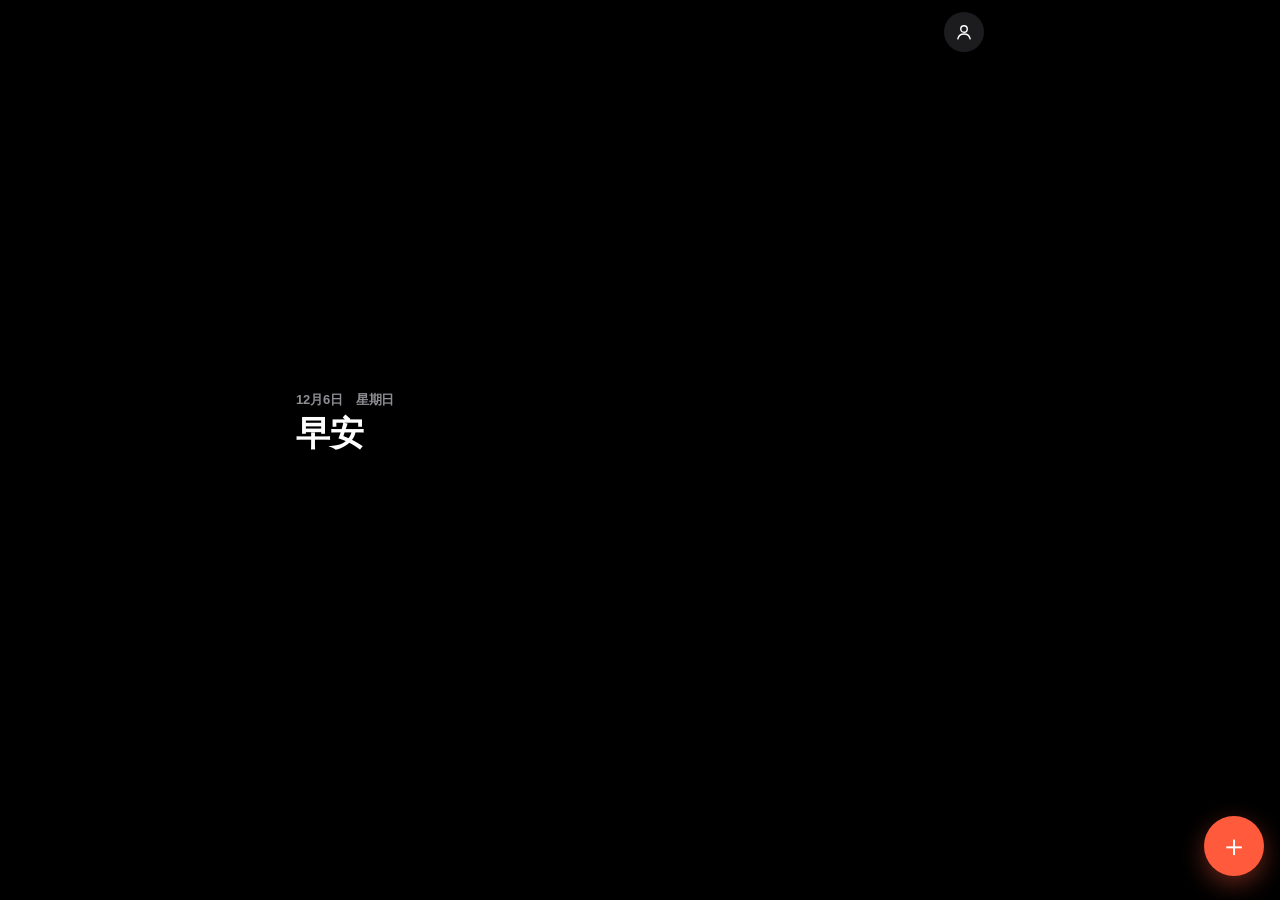
==== commit f1b83461: "起始頁＋移除省思分頁；Journal 封面改用備忘錄的字級與間距 - 新增起始頁（開 App 第一頁，無底部導覽列）：右上頭像圓圈進首頁、   右下 ＋ 直接寫今天的 Journal；離開編輯頁回起始" ====
--- a/index.html
+++ b/index.html
@@ -24,7 +24,6 @@
       <button class="tab" data-tab="pr"><span class="ico">🏆</span><span>紀錄</span></button>
       <button class="tab" data-tab="body"><span class="ico">📈</span><span>身體</span></button>
       <button class="tab" data-tab="review"><span class="ico">📊</span><span>回顧</span></button>
-      <button class="tab" data-tab="reflect"><span class="ico">🪞</span><span>省思</span></button>
     </nav>
   </div>
 
--- a/styles.css
+++ b/styles.css
@@ -40,10 +40,58 @@
   --on-accent: #fff;     /* 橘底上的字（按鈕、FAB…）*/
   --on-green:  #06281c;  /* 綠底上的字 */
 
-  /* ── 首頁 Journal 卡片色（目測自截圖，可微調）─────────── */
+  /* ══ 蘋果設計規格（iOS HIG，只給首頁封面用）══════════════
+     這一組是「照抄蘋果」的數值，不是自由發揮的地方。
+     要調品牌感請改下面的 --jr-* 顏色，這裡動了就不像 iOS 了。 */
+
+  /* 深色系統色（iOS Dark，Grouped 情境）*/
+  --ap-bg:      #000000;               /* systemGroupedBackground：封面底 */
+  --ap-group:   #1c1c1e;               /* secondarySystemGroupedBackground：群組卡片 */
+  --ap-sep:     #38383a;               /* separator：卡片內分隔線 */
+  --ap-label:   #ffffff;               /* label：主要文字 */
+  --ap-label2:  rgba(235,235,245,.60); /* secondaryLabel：次要文字 */
+  --ap-label3:  rgba(235,235,245,.30); /* tertiaryLabel：箭頭、未完成圈 */
+  --ap-fill:    rgba(118,118,128,.24); /* tertiarySystemFill：圓鈕底、進度條軌 */
+  --ap-fill2:   rgba(120,120,128,.16); /* 按下去時的高亮 */
+  --ap-green:   #30d158;               /* systemGreen（深色版）＝完成 */
+
+  /* 字級／行高（SF Pro 標準級距，單位 pt≒px）
+     現在用的是 Dynamic Type 的 Large 那一階＝iOS 出廠預設，
+     也就是備忘錄編輯頁那份規格（內文 17px）所在的級距——封面與備忘錄因此同一個大小。
+     整套要縮回最小（xSmall），把每一行換成右邊註解的數字即可：
+       Large Title 34/41 → 31/38 ｜ Title2 22/28 → 19/24
+       Body 17/22 → 14/19 ｜ Subheadline 15/20 → 12/16 ｜ Footnote 13/18 → 12/16
+     這是蘋果自己的尺寸表，中間不要插入自訂數值。 */
+  --ap-lg-title: 34px;  --ap-lg-title-lh: 41px;  /* Large Title */
+  --ap-title2:   22px;  --ap-title2-lh:   28px;  /* Title 2：大方塊標題 */
+  --ap-body:     17px;  --ap-body-lh:     22px;  /* Body / Headline＝備忘錄內文同級 */
+  --ap-subhead:  15px;  --ap-subhead-lh:  20px;  /* Subheadline */
+  --ap-foot:     13px;  --ap-foot-lh:     18px;  /* Footnote：群組表頭 */
+  --ap-cap:      12px;  --ap-cap-lh:      16px;  /* Caption：待補、字數這種附註 */
+
+  /* 版面（8pt 節奏）*/
+  --ap-margin:  16px;   /* 螢幕左右邊界 */
+  --ap-radius:  12px;   /* 群組卡片圓角 */
+  --ap-row:     44px;   /* 最小可點高度，蘋果的硬規定（不隨字級縮）*/
+  --ap-mark:    20px;   /* 完成圈直徑 */
+  --ap-inset:   48px;   /* 分隔線左邊縮排＝margin 16 ＋ 圈 20 ＋ 間距 12 */
+
+  /* ── 首頁 Journal 方塊色（品牌感住這裡，隨你調）─────────── */
+  --jr-tile-radius: 20px; /* 三個入口方塊的圓角 */
+  --jr-goal-on: var(--ap-green); /* 完成色；想用自己的綠就直接寫色碼 */
   --jr-card:    #2a2a2d; /* Sadhana 灰卡 */
   --jr-physics: #4d2529; /* Physics 暗紅卡 */
   --jr-journal: #29314d; /* Journal 暗藍卡 */
+
+  /* ── 起始頁 Start（打開 App 的第一個畫面：沒有導覽列，只有頭像與 ＋）──── */
+  --st-bg:        #000000;  /* 起始頁底色 */
+  --st-title:     #ffffff;  /* 大字 */
+  --st-dim:       rgba(235,235,245,.60);  /* 日期那行 */
+  --st-avatar-bg: rgba(118,118,128,.24);  /* 右上頭像圓圈的底 */
+  --st-avatar-sz: 40px;     /* 頭像圓圈直徑 */
+  --st-fab-bg:    var(--accent);          /* 右下新增鈕的底色 */
+  --st-fab-fg:    var(--on-accent);       /* 右下新增鈕的字色 */
+  --st-fab-sz:    60px;     /* 右下新增鈕直徑 */
 
   /* ── Sadhana（修練頁自成一個世界，色調比 App 其他頁更靜）──── */
   --sd-bg:      #1c1c1e;  /* 修練頁底 */
@@ -298,81 +346,7 @@
 }
 @keyframes toastin { from { opacity: 0; transform: translate(-50%, 8px);} to { opacity:1; transform: translateX(-50%);} }
 
-/* ---------- 省思 Reflect（沉浸式每日內省） ---------- */
-.rf-strip {
-  position: sticky; top: calc(var(--safe-t)); z-index: 10;
-  display: flex; gap: 8px; overflow-x: auto; scrollbar-width: none;
-  padding: 6px 0 10px; margin: 0 -16px 2px; padding-left: 16px; padding-right: 16px;
-  background: linear-gradient(to bottom, var(--bg) 62%, transparent);
-  -webkit-overflow-scrolling: touch;
-}
-.rf-strip::-webkit-scrollbar { display: none; }
-.rf-tab {
-  flex: 0 0 auto; background: none; border: none; cursor: pointer;
-  font-family: inherit; font-size: 15px; font-weight: 600; color: var(--text-faint);
-  padding: 2px 2px 6px; position: relative; transition: color .15s;
-}
-.rf-tab.filled::after {
-  content: ''; position: absolute; top: 2px; right: -4px;
-  width: 5px; height: 5px; border-radius: 50%; background: var(--accent-2);
-}
-.rf-tab.on { color: var(--text); font-weight: 800; }
-
-.rf-datebar {
-  text-align: center; color: var(--text-faint); font-size: 12.5px;
-  letter-spacing: .3px; margin: 4px 0 20px;
-}
-
-/* 文件式編輯器 */
-.rf-doc { display: flex; flex-direction: column; gap: 2px; }
-.rf-block { position: relative; }
-.rf-block.text { padding: 2px 0; }
-.rf-block .rf-del {
-  position: absolute; top: 4px; right: 0; background: none; border: none;
-  color: var(--text-faint); font-size: 13px; cursor: pointer;
-  opacity: 0; transition: opacity .15s; padding: 4px 6px;
-}
-.rf-block:focus-within .rf-del, .rf-block:hover .rf-del { opacity: .7; }
-.rf-text {
-  width: 100%; box-sizing: border-box; background: none; border: none; outline: none;
-  resize: none; overflow: hidden; color: var(--text); font-family: inherit;
-  font-size: 17px; line-height: 1.75; padding: 6px 22px 6px 0; min-height: 1.75em;
-}
-.rf-text::placeholder { color: var(--text-faint); }
-
-/* 可互動的「省思格式」表格區塊 */
-.rf-block.reflect {
-  background: var(--bg-elev); border: 1px solid var(--line);
-  border-radius: 14px; margin: 10px 0; overflow: hidden;
-}
-.rf-block-head {
-  display: flex; align-items: center; justify-content: space-between;
-  padding: 9px 14px; font-size: 12px; font-weight: 700; letter-spacing: .4px;
-  color: var(--text-dim); background: var(--bg-elev2); border-bottom: 1px solid var(--line);
-}
-.rf-block-head .rf-del { position: static; opacity: .55; }
-.rf-table { display: flex; flex-direction: column; }
-.rf-row {
-  display: grid; grid-template-columns: 62px 1fr; gap: 12px; align-items: start;
-  padding: 12px 14px; border-bottom: 1px solid var(--line); transition: background .15s;
-}
-.rf-row:last-child { border-bottom: none; }
-.rf-row:focus-within { background: var(--accent-faint); }
-.rf-row-topic { font-size: 14px; font-weight: 700; color: var(--text-dim); padding-top: 3px; }
-.rf-row:focus-within .rf-row-topic { color: var(--text); }
-.rf-cell {
-  width: 100%; box-sizing: border-box; background: none; border: none; outline: none;
-  resize: none; overflow: hidden; color: var(--text); font-family: inherit;
-  font-size: 15.5px; line-height: 1.6; padding: 1px 0; min-height: 1.6em;
-}
-.rf-cell::placeholder { color: var(--text-faint); }
-
-.rf-insert { display: flex; gap: 8px; flex-wrap: wrap; margin: 16px 0 4px; }
-.rf-insert .chip { cursor: pointer; }
-
-.rf-hist.on { border-color: var(--accent); }
-
-/* 管理面向 sheet */
+/* ---------- 省思面向 sheet（從首頁 ⚙︎ 設定進入；面向表給備忘錄的省思格式用）---------- */
 .rf-asp-row {
   background: var(--bg-elev2); border: 1px solid var(--line);
   border-radius: 12px; padding: 10px; margin-bottom: 10px;
@@ -388,24 +362,154 @@
   line-height: 1.5; padding: 8px 10px; resize: vertical;
 }
 
-/* ---------- 首頁 Journal（自訂設計）---------- */
-.jr-title { font-size: 30px; font-weight: 800; letter-spacing: -.5px; margin: 0; }
-.jr-date-sm { color: var(--text-dim); font-size: 14px; margin-top: 8px; }
-.jr-date-lg { font-size: 30px; font-weight: 800; letter-spacing: -.5px; margin: 2px 0 16px; }
-.jr-cards { display: grid; grid-template-columns: 1fr 1fr; gap: 12px; }
+/* ══════════════════════════════════════════════════════════════════
+   起始頁 Start — App 的第一個畫面：沒有底部導覽列
+   右上頭像圓圈＝進首頁（有導覽列的世界），右下 ＋＝直接寫今天的 Journal
+   顏色與尺寸全在 :root 的 --st-*，改設計動那裡就好
+   ══════════════════════════════════════════════════════════════════ */
+body[data-tab="start"] { background: var(--st-bg); }
+body[data-tab="start"] .tabbar { display: none; }     /* 起始頁沒有導覽列 */
+body[data-tab="start"] .view {
+  padding: calc(var(--safe-t) + 12px) var(--ap-margin) calc(24px + var(--safe-b));
+}
+
+.st { letter-spacing: -.01em; }               /* 字距跟備忘錄那頁同值 */
+.st button { letter-spacing: inherit; }       /* button 預設會被重設成 normal，要接回來 */
+.st { min-height: calc(100dvh - var(--safe-t) - var(--safe-b) - 36px); display: flex; flex-direction: column; }
+.st-top { display: flex; justify-content: flex-end; }
+
+.st-avatar {                                  /* 右上角頭像圓圈（外圍撐到 44pt 可點）*/
+  width: var(--st-avatar-sz); height: var(--st-avatar-sz); border: 0; border-radius: 50%;
+  background: var(--st-avatar-bg); color: var(--st-title); cursor: pointer;
+  display: grid; place-items: center; overflow: hidden;
+  font-family: inherit; font-size: 17px; font-weight: 600;
+  transition: transform .12s ease, filter .15s;
+}
+.st-avatar:active { transform: scale(.94); filter: brightness(1.25); }
+
+.st-hero { flex: 1; display: flex; flex-direction: column; justify-content: center; padding-bottom: 12%; }
+.st-date {
+  font-size: var(--ap-foot); line-height: var(--ap-foot-lh);
+  color: var(--st-dim); font-weight: 600;
+}
+.st-title {
+  font-size: var(--ap-lg-title); line-height: var(--ap-lg-title-lh);
+  font-weight: 700; letter-spacing: .37px; color: var(--st-title); margin: 4px 0 0;
+}
+
+.st-fab {                                     /* 右下角新增鈕：直接建立今天的 Journal */
+  position: fixed; right: var(--ap-margin); bottom: calc(24px + var(--safe-b));
+  width: var(--st-fab-sz); height: var(--st-fab-sz); border: 0; border-radius: 50%;
+  background: var(--st-fab-bg); color: var(--st-fab-fg); cursor: pointer;
+  font-family: inherit; font-size: 30px; line-height: 1; font-weight: 400;
+  display: grid; place-items: center; box-shadow: var(--shadow-accent);
+  transition: transform .12s ease, filter .15s;
+}
+.st-fab:active { transform: scale(.93); filter: brightness(1.08); }
+
+/* ══════════════════════════════════════════════════════════════════
+   首頁封面 Cover — 照 iOS HIG 規格做：大標題列、群組列表、44pt 觸控
+   數值全來自 :root 的 --ap-*，那一組是抄蘋果的，別在這裡另外寫死
+   ══════════════════════════════════════════════════════════════════ */
+body[data-tab="home"] { background: var(--ap-bg); }   /* 封面用系統群組黑 */
+/* 字距跟備忘錄那頁同一個值（.nt），兩頁的字放在一起才看不出接縫
+   （按鈕要另外寫：瀏覽器預設會把 button 的字距重設成 normal，不吃繼承）*/
+body[data-tab="home"] .view { letter-spacing: -.01em; }
+body[data-tab="home"] .view button { letter-spacing: inherit; }
+
+/* ---------- 大標題列（日期在上、Large Title 在下、圓鈕靠右）---------- */
+.cv-head { margin: 4px 0 6px; }
+.cv-date {
+  font-size: var(--ap-foot); line-height: var(--ap-foot-lh);
+  color: var(--ap-label2); font-weight: 600;
+}
+.cv-title-row { display: flex; align-items: center; justify-content: space-between; gap: 12px; }
+.cv-title {
+  font-size: var(--ap-lg-title); line-height: var(--ap-lg-title-lh);
+  font-weight: 700; letter-spacing: .37px; color: var(--ap-label); margin: 2px 0 0;
+}
+.cv-gear {                                   /* 34pt 圓鈕，外圍撐到 44pt 可點 */
+  flex: none; width: 34px; height: 34px; border: 0; border-radius: 50%;
+  background: var(--ap-fill); color: var(--ap-label); cursor: pointer;
+  display: grid; place-items: center; transition: background .15s;
+}
+.cv-gear:active { background: var(--ap-fill2); }
+
+/* ---------- 群組區塊（表頭 ＋ 卡片）----------
+   區塊上緣 26px、表頭下 8px：跟備忘錄區塊（.nt-sec / .nt-sec-head）同一組間距 */
+.cv-sec { margin-top: 26px; }
+.cv-sec-hd {
+  display: flex; align-items: baseline; justify-content: space-between;
+  gap: 10px; padding: 0 4px; margin-bottom: 8px;
+}
+.cv-sec-t { font-size: var(--ap-foot); line-height: var(--ap-foot-lh); color: var(--ap-label2); }
+.cv-sec-v {
+  font-size: var(--ap-foot); line-height: var(--ap-foot-lh); font-weight: 600;
+  color: var(--ap-label2); font-variant-numeric: tabular-nums;
+}
+.cv-sec-v.all { color: var(--jr-goal-on); }
+.cv-group { background: var(--ap-group); border-radius: var(--ap-radius); overflow: hidden; }
+
+/* ---------- 列：44pt 高、分隔線縮排對齊文字 ---------- */
+.cv-row {
+  position: relative; width: 100%; min-height: var(--ap-row);
+  display: flex; align-items: center; gap: 12px;
+  padding: 11px var(--ap-margin); border: 0; background: transparent;
+  font-family: inherit; text-align: left; cursor: pointer; transition: background .12s;
+}
+.cv-row:active { background: var(--ap-fill2); }
+.cv-row + .cv-row::before {
+  content: ''; position: absolute; top: 0; left: var(--ap-inset); right: 0;
+  height: .5px; background: var(--ap-sep);
+}
+.cv-mark {                                   /* Reminders 式的完成圈 */
+  flex: none; width: var(--ap-mark); height: var(--ap-mark); border-radius: 50%;
+  border: 1.5px solid var(--ap-label3); display: grid; place-items: center;
+  font-size: 11px; line-height: 1; color: transparent;
+}
+.cv-mark.done { background: var(--jr-goal-on); border-color: var(--jr-goal-on); color: #fff; }
+.cv-row-t {
+  flex: 1; min-width: 0; font-size: var(--ap-body); line-height: var(--ap-body-lh);
+  color: var(--ap-label); overflow: hidden; text-overflow: ellipsis; white-space: nowrap;
+}
+.cv-row-v {
+  font-size: var(--ap-body); line-height: var(--ap-body-lh); color: var(--ap-label2);
+  font-variant-numeric: tabular-nums; white-space: nowrap;
+}
+.cv-chev { flex: none; color: var(--ap-label3); }
+
+/* 本週那一列：進度條在上、說明＋箭頭在下 */
+.cv-row.col { flex-direction: column; align-items: stretch; gap: 9px; padding-top: 13px; padding-bottom: 13px; }
+.cv-bar { display: block; height: 4px; border-radius: 999px; background: var(--ap-fill); overflow: hidden; }
+.cv-bar > i { display: block; height: 100%; border-radius: 999px; background: var(--jr-goal-on); transition: width .35s ease; }
+.cv-row-line { display: flex; align-items: center; justify-content: space-between; gap: 10px; }
+.cv-row-sub {
+  font-size: var(--ap-subhead); line-height: var(--ap-subhead-lh);
+  color: var(--ap-label2); overflow: hidden; text-overflow: ellipsis; white-space: nowrap;
+}
+
+/* ---------- 三個入口方塊（顏色是品牌的，幾何是蘋果的）---------- */
+.jr-cards { display: grid; grid-template-columns: 1fr 1fr; gap: 12px; margin-top: 26px; }
 .jr-card {
-  border-radius: 18px; padding: 18px 16px; cursor: pointer;
-  display: flex; flex-direction: column; align-items: center; justify-content: center;
-  text-align: center; transition: transform .08s ease, filter .15s;
-}
-.jr-card:active { transform: scale(.98); filter: brightness(1.08); }
-.jr-card.big { grid-row: span 2; background: var(--jr-card); min-height: 200px; }
-.jr-card.sm { min-height: 94px; }
+  border-radius: var(--jr-tile-radius); padding: var(--ap-margin); cursor: pointer;
+  display: flex; flex-direction: column; align-items: flex-start; justify-content: flex-start;
+  text-align: left; transition: transform .12s ease, filter .15s;
+}
+.jr-card:active { transform: scale(.97); filter: brightness(1.06); }
+.jr-card.big { grid-row: span 2; background: var(--jr-card); min-height: 192px; }
+.jr-card.sm { min-height: 90px; }
 .jr-card.physics { background: var(--jr-physics); }
 .jr-card.journal { background: var(--jr-journal); }
-.jr-c-title { font-size: 20px; font-weight: 700; color: var(--text); }
-.jr-card.sm .jr-c-title { font-size: 18px; }
-.jr-c-sub { font-size: 12.5px; color: var(--text-dim); margin-top: 6px; line-height: 1.45; }
+.jr-c-title {
+  font-size: var(--ap-body); line-height: var(--ap-body-lh);
+  font-weight: 600; letter-spacing: -.4px; color: var(--ap-label);
+}
+.jr-card.big .jr-c-title { font-size: var(--ap-title2); line-height: var(--ap-title2-lh); }
+.jr-c-sub {
+  font-size: var(--ap-foot); line-height: var(--ap-foot-lh);
+  color: var(--ap-label2); margin-top: 4px;
+}
+.jr-card.big .jr-c-sub { font-size: var(--ap-subhead); line-height: var(--ap-subhead-lh); }
 
 /* ══════════════════════════════════════════════════════════════════
    Sadhana — 修練頁
@@ -605,9 +709,13 @@
   color: var(--sd-fin); font-size: 13.5px; margin-top: 24px; cursor: pointer; font-family: inherit; }
 .sd-usedby { color: var(--sd-dim); font-size: 12.5px; line-height: 2.1; }
 
-/* 首頁 Sadhana 卡上的行動鈕 */
-.jr-cta { margin-top: 12px; background: var(--sd-gold); color: #241d0c; border-radius: 11px;
-  padding: 9px 18px; font-size: 13.5px; font-weight: 700; }
+/* 首頁 Sadhana 方塊上的行動鈕（蘋果小型膠囊鈕：34pt 高、Subheadline 半粗）*/
+.jr-cta {
+  margin-top: auto; align-self: flex-start; min-height: 34px;
+  display: inline-flex; align-items: center;
+  background: var(--sd-gold); color: #241d0c; border-radius: 999px;
+  padding: 0 16px; font-size: var(--ap-subhead); line-height: var(--ap-subhead-lh); font-weight: 600;
+}
 .jr-card.big.running { box-shadow: inset 0 0 0 1.5px var(--sd-gold); }
 /* 群組列的「每日／選配」切換：不換行 */
 .sd-sgh .sd-mv:last-child { width: auto; padding: 0 10px; white-space: nowrap; font-size: 11.5px; }
@@ -621,7 +729,7 @@
   cursor: pointer; }
 .sd-pend.one { margin-top: 8px; }
 .sd-hold.last { border-color: var(--sd-gold); color: var(--sd-gold); }
-.jr-pend { color: var(--sd-gold); font-size: 11.5px; }
+.jr-pend { color: var(--sd-gold); font-size: var(--ap-cap); line-height: var(--ap-cap-lh); }
 
 /* ══════════════════════════════════════════════════════════════════
    備忘錄 Note — 自由書寫頁（app.js 不管這頁，程式在 note.js）
@@ -684,18 +792,19 @@
   display: flex; align-items: center; justify-content: space-between;
   padding: 0 4px 8px; color: var(--nt-text);
 }
-.nt-sec-t { font-size: 17px; font-weight: 700; letter-spacing: -.3px; }
+/* 字級跟封面同一階（xSmall）；這區塊只出現在首頁封面 */
+.nt-sec-t { font-size: var(--ap-body); line-height: var(--ap-body-lh); font-weight: 700; letter-spacing: -.3px; }
 .nt-sec-act { display: flex; align-items: center; gap: 4px; }
 .nt-sec-b {
   appearance: none; border: 0; background: none; font-family: inherit; cursor: pointer;
-  color: var(--nt-accent); font-size: 15px; padding: 4px 6px; line-height: 1;
+  color: var(--nt-accent); font-size: var(--ap-body); padding: 4px 6px; line-height: 1;
 }
 .nt-sec-b.ico { display: flex; align-items: center; justify-content: center; padding: 2px 4px; }
 .nt-sec-b:active { opacity: .45; }
 .nt-more {
   display: block; width: 100%; margin-top: 10px; padding: 4px;
   appearance: none; border: 0; background: none; font-family: inherit; cursor: pointer;
-  color: var(--nt-dim); font-size: 13px; text-align: center;
+  color: var(--nt-dim); font-size: var(--ap-subhead); text-align: center;
 }
 .nt-more:active { opacity: .45; }
 
@@ -718,11 +827,11 @@
 .nt-row-in:active { background: #3a3a3c; }
 .nt-row-txt { min-width: 0; flex: 1; }
 .nt-row-t {
-  font-size: 16px; font-weight: 600; margin-bottom: 2px;
+  font-size: var(--ap-body); line-height: var(--ap-body-lh); font-weight: 600; margin-bottom: 1px;
   white-space: nowrap; overflow: hidden; text-overflow: ellipsis;
 }
 .nt-row-s {
-  font-size: 14px; color: var(--nt-dim);
+  font-size: var(--ap-subhead); line-height: var(--ap-subhead-lh); color: var(--nt-dim);
   white-space: nowrap; overflow: hidden; text-overflow: ellipsis;
 }
 .nt-row-d { color: var(--nt-text); margin-right: 6px; }
@@ -735,7 +844,7 @@
 }
 .nt-sec.editing .nt-row-minus { width: 22px; opacity: 1; margin-left: 0; }
 .nt-blank {
-  text-align: center; color: var(--nt-faint); font-size: 14px; padding: 26px 0;
+  text-align: center; color: var(--nt-faint); font-size: var(--ap-subhead); padding: 26px 0;
   background: var(--nt-row); border-radius: 12px;
 }
 
@@ -892,4 +1001,4 @@
 .nt-bar-gap { flex: 1; }
 
 /* 首頁 Journal 卡上的最新一則 */
-.jr-note-when { color: var(--nt-faint); font-size: 11.5px; }
+.jr-note-when { color: var(--nt-faint); font-size: var(--ap-cap); line-height: var(--ap-cap-lh); }
